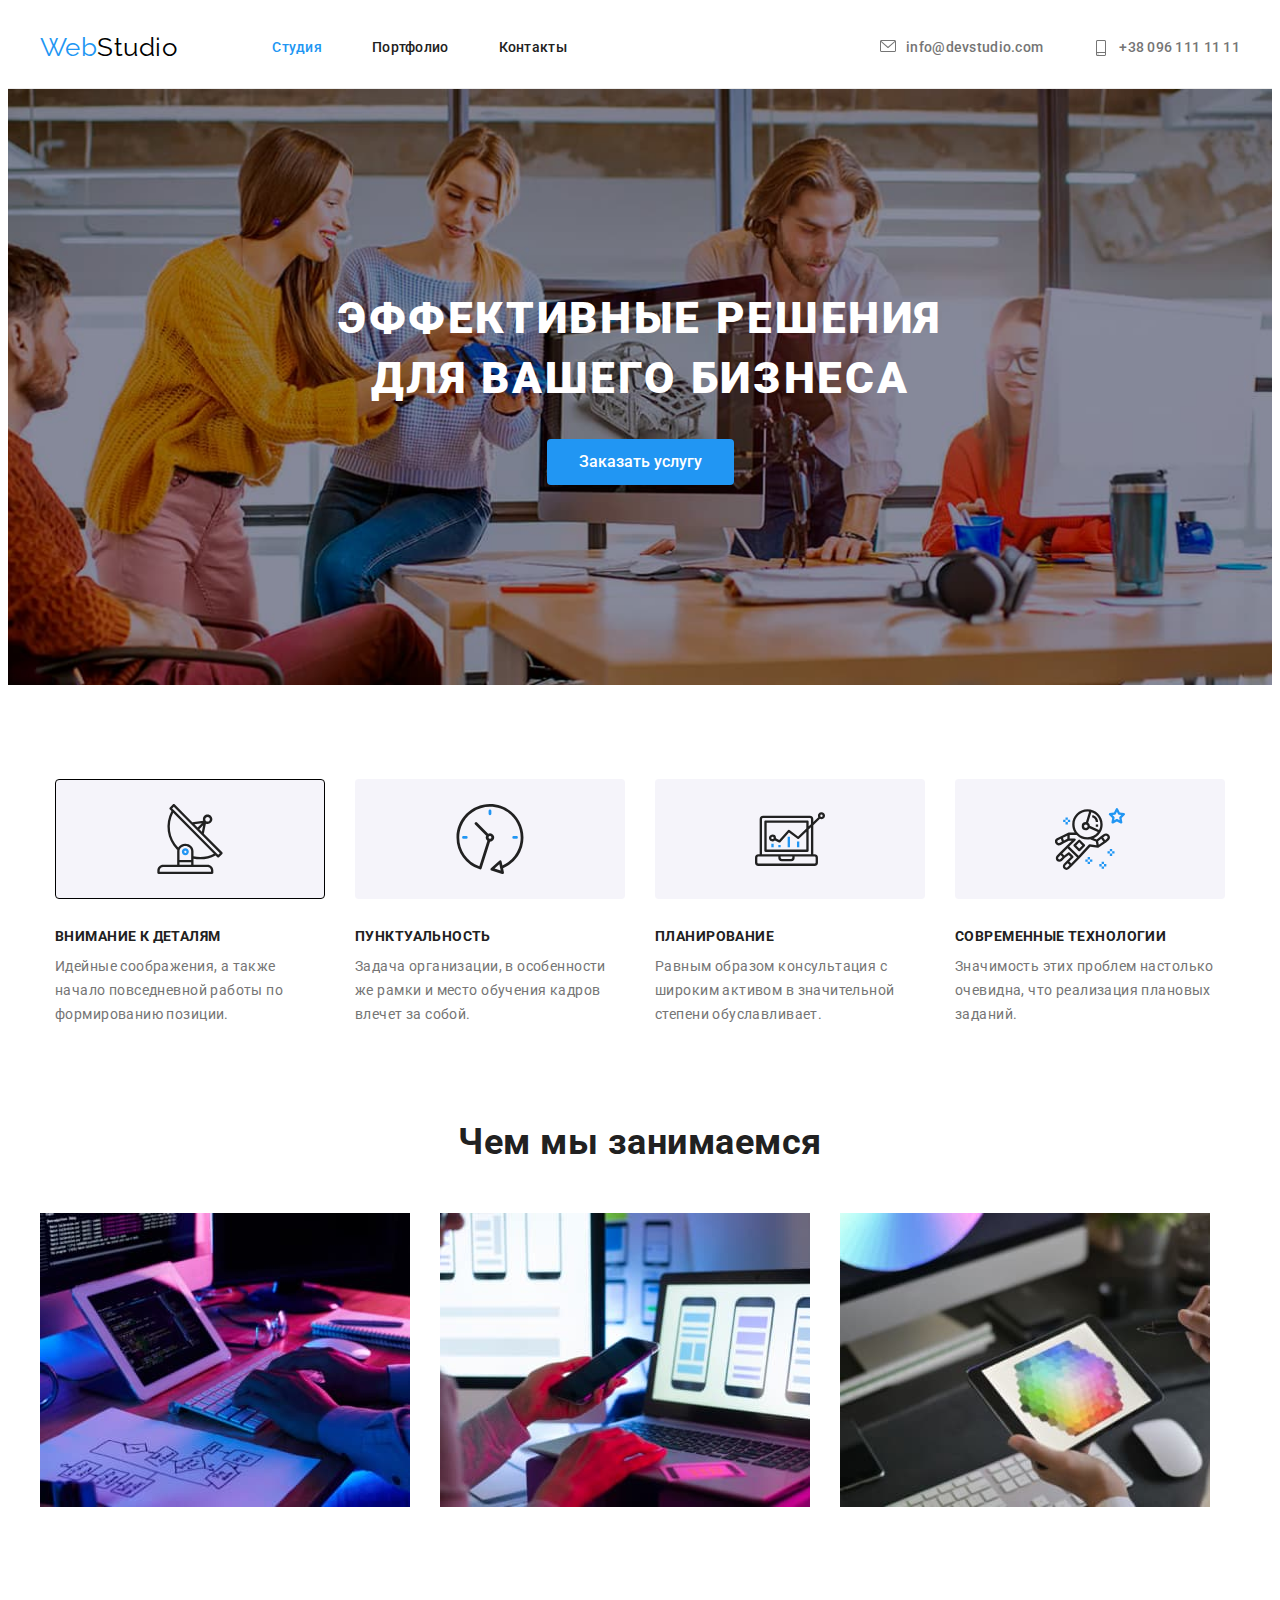
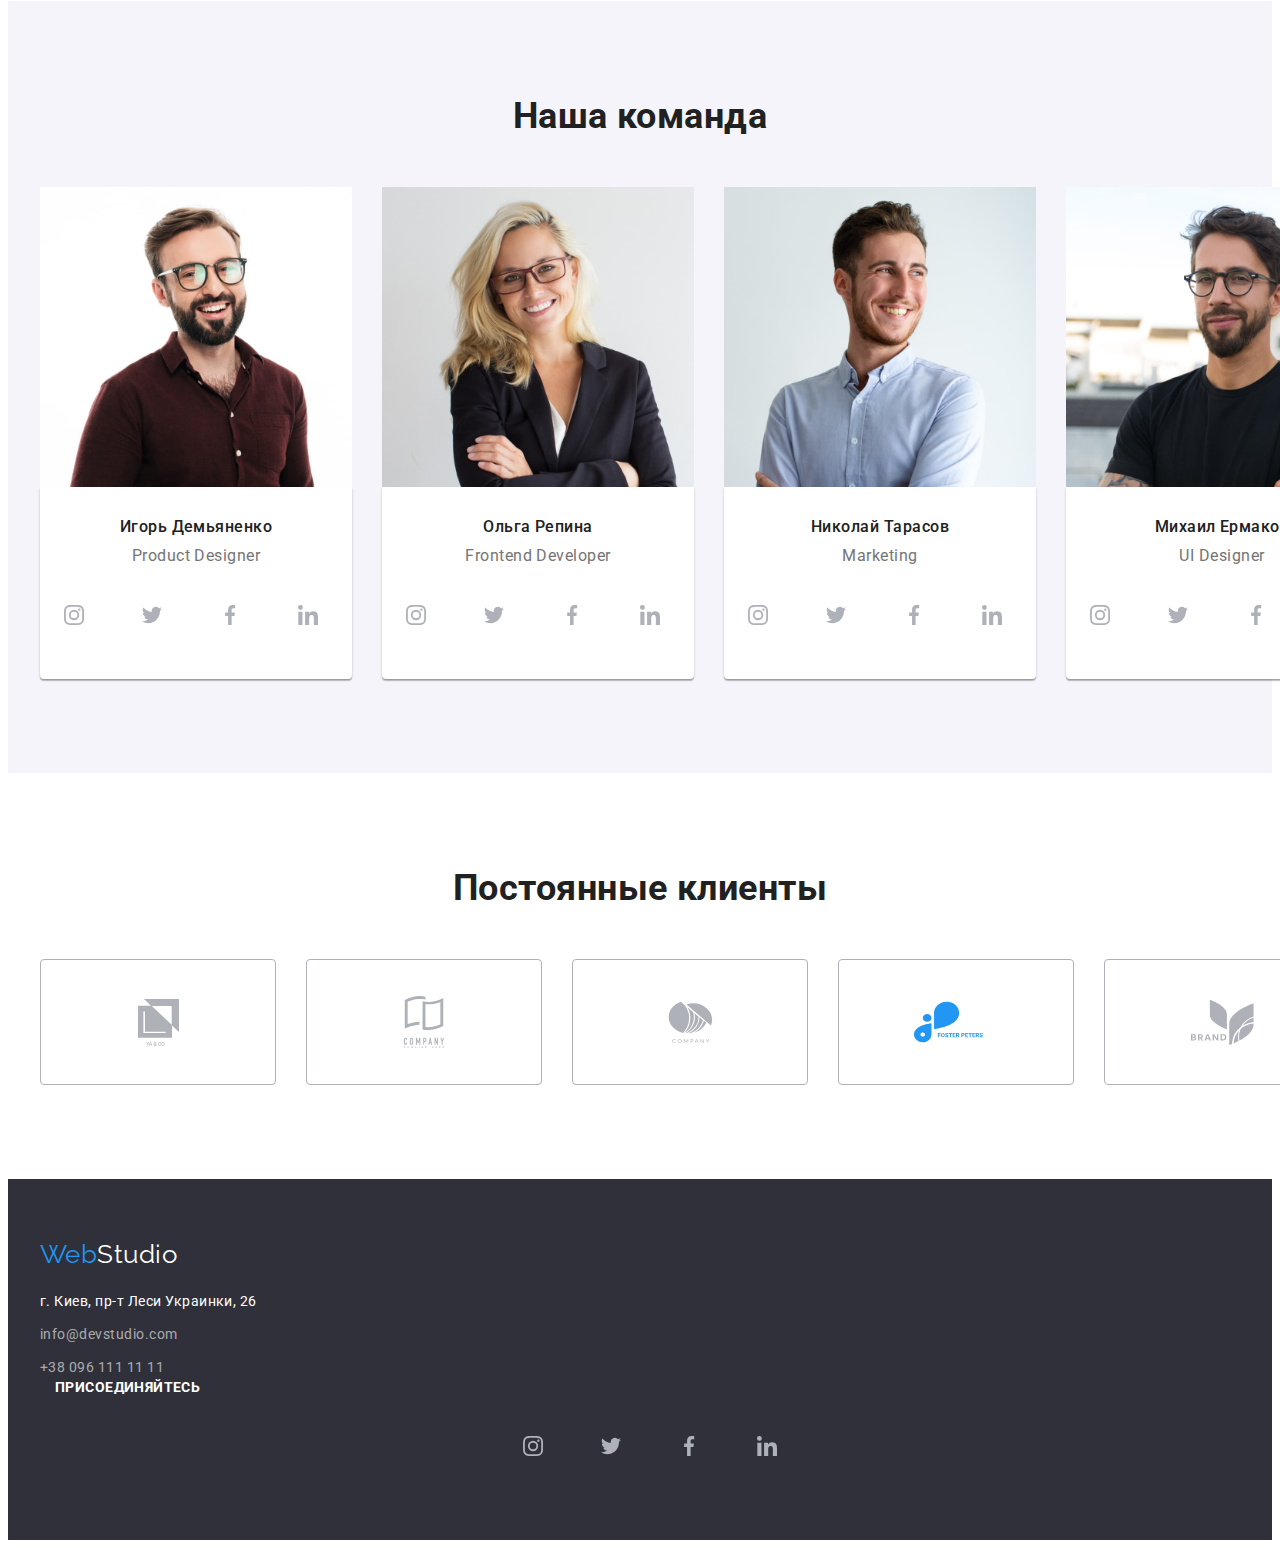
==== index.html @ 179ca8dd "hw4-3" ====
<!DOCTYPE html>
<html lang="ru">
  <head>
    <meta charset="UTF-8" />
    <meta http-equiv="X-UA-Compatible" content="IE=edge" />
    <meta name="viewport" content="width=device-width, initial-scale=1.0" />
    <link
      href="https://fonts.googleapis.com/css2?family=Raleway:wght@700&family=Roboto:wght@400;500;700;900&display=swap"
      rel="stylesheet"
    />
    <link
      rel="stylesheet"
      href="https://cdnjs.cloudflare.com/ajax/libs/modern-normalize/1.1.0/modern-normalize.min.css"
      integrity="sha512-wpPYUAdjBVSE4KJnH1VR1HeZfpl1ub8YT/NKx4PuQ5NmX2tKuGu6U/JRp5y+Y8XG2tV+wKQpNHVUX03MfMFn9Q=="
      crossorigin="anonymous"
      referrerpolicy="no-referrer"
    />
    <link rel="stylesheet" href="./css/styles.css" />
    <title>Document</title>
  </head>
  <body>
    <!--Header-->
    <header class="page-header">
      <div class="container hdr-container">
        <nav class="hdr-nav">
          <a href="./index.html" class="logo-hdr">
            Web<span class="logo studio">Studio</span>
          </a>
          <ul class="site-nav list">
            <li class="sn-link"><a href="./index.html" class="link current">Студия</a></li>
            <li class="sn-link"><a href="./portfolio.html" class="link">Портфолио</a></li>
            <li class="sn-link"><a href="#" class="link">Контакты</a></li>
          </ul>
        </nav>
        <ul class="contacts-header">
          <li class="cont-link">
            <a href="mailto:info@devstudio.com" class="link current icon-envelope"
              >info@devstudio.com</a
            >
          </li>
          <li class="cont-link">
            <a href="tel:+380961111111" class="link icon-smartphone">+38 096 111 11 11</a>
          </li>
        </ul>
      </div>
    </header>
    <!--Main-->
    <main>
      <!--Hero-->
      <section class="section hero">
        <div class="container hr-container">
          <h1 class="hero-title">Эффективные решения для вашего бизнеса</h1>
          <button type="button" class="button primary hr">
            Заказать услугу
          </button>
        </div>
      </section>
      <!--Advantages-->
      <section class="section">
        <div class="container ftrs-container">
          <h2 class="section-title hidden">Особенности</h2>
          <ul class="features">
            <li class="features-list icon-antenna">
              <h3 class="title">Внимание к деталям</h3>
              <p class="paragraphe">
                Идейные соображения, а также начало повседневной работы по
                формированию позиции.
              </p>
            </li>
            <li class="features-list icon-clock">
              <h3 class="title">Пунктуальность</h3>
              <p class="paragraphe">
                Задача организации, в особенности же рамки и место обучения
                кадров влечет за собой.
              </p>
            </li>
            <li class="features-list icon-diagram">
              <h3 class="title">Планирование</h3>
              <p class="paragraphe">
                Равным образом консультация с широким активом в значительной
                степени обуславливает.
              </p>
            </li>
            <li class="features-list icon-astronaut">
              <h3 class="title">Современные технологии</h3>
              <p class="paragraphe">
                Значимость этих проблем настолько очевидна, что реализация
                плановых заданий.
              </p>
            </li>
          </ul>
        </div>
      </section>
      <!--Photos-->
      <section class="section pht">
        <div class="container">
          <h3 class="section-title">Чем мы занимаемся</h3>
          <ul class="photos">
            <li class="photos-list">
              <img src="./images/img1.jpg" alt="Структура кода" width="370" />
            </li>
            <li class="photos-list">
              <img src="./images/img2.jpg" alt="ПО для мобильных" width="370" />
            </li>
            <li class="photos-list">
              <img src="./images/img3.jpg" alt="Графика" width="370" />
            </li>
          </ul>
        </div>
      </section>

      <!--Team-->
      <section class="section team">
        <div class="container">
          <h2 class="section-title">Наша команда</h2>
          <ul class="team-list">
            <li class="person-card">
              <img
                src="./images/product_designer.jpg"
                alt="Игорь Демьяненко Дизайнер продукта"
                width="270"
              />
              <div class="person-name">
                <h3 class="title">Игорь Демьяненко</h3>
              <p lang="en" class="paragraphe">Product Designer</p>
              <ul class="sites-list">
                <li class="site-item">
                  <a href="#" class="site icon-instagram"></a>
                </li>
                <li class="site-item">
                  <a href="#" class="site icon-twitter"></a>
                </li>
                <li class="site-item">
                  <a href="#" class="site icon-facebook"></a>
                </li>
                <li class="site-item">
                  <a href="#" class="site icon-linkedin"></a>
                </li>
              </ul>
              </div>
              
            </li>
            <li class="person-card">
              <img
                src="./images/frontend_developer.jpg"
                alt="Ольга Репина Фронтэнд разработчик"
                width="270"
              />
              <div class="person-name">
                <h3 class="title">Ольга Репина</h3>
              <p lang="en" class="paragraphe">Frontend Developer</p>
              <ul class="sites-list">
                <li class="site-item">
                  <a href="#" class="site icon-instagram"></a>
                </li>
                <li class="site-item">
                  <a href="#" class="site icon-twitter"></a>
                </li>
                <li class="site-item">
                  <a href="#" class="site icon-facebook"></a>
                </li>
                <li class="site-item">
                  <a href="#" class="site icon-linkedin"></a>
                </li>
              </ul>
              </div>
              
            </li>
            <li class="person-card">
              <img
                src="./images/marketing.jpg"
                alt="Николай Тарасов Маркетолог"
                width="270"
              />
              <div class="person-name">
                <h3 class="title">Николай Тарасов</h3>
              <p lang="en" class="paragraphe">Marketing</p>
              <ul class="sites-list">
                <li class="site-item">
                  <a href="#" class="site icon-instagram"></a>
                </li>
                <li class="site-item">
                  <a href="#" class="site icon-twitter"></a>
                </li>
                <li class="site-item">
                  <a href="#" class="site icon-facebook"></a>
                </li>
                <li class="site-item">
                  <a href="#" class="site icon-linkedin"></a>
                </li>
              </ul>
              </div>
              
            </li>
            <li class="person-card">
              <img
                src="./images/ui_developer.jpg"
                alt="Михаил Ермаков Дизайнер пользовательского интерфейса"
                width="270"
              />
              <div class="person-name">
                <h3 class="title">Михаил Ермаков</h3>
              <p lang="en" class="paragraphe">UI Designer</p>
              <ul class="sites-list">
                <li class="site-item">
                  <a href="#" class="site icon-instagram"></a>
                </li>
                <li class="site-item">
                  <a href="#" class="site icon-twitter"></a>
                </li>
                <li class="site-item">
                  <a href="#" class="site icon-facebook"></a>
                </li>
                <li class="site-item">
                  <a href="#" class="site icon-linkedin"></a>
                </li>
              </ul>
              </div>
              
            </li>
          </ul>
        </div>
      </section>

      <!-- Clients -->
      <section class="section">
        <div class="container">
          <h2 class="section-title">Постоянные клиенты</h2>
          <ul class="clients-list">
            <li class="client-item">
              <a href="#" class="client icon-g-one"></a>
            </li>
            <li class="client-item">
              <a href="#" class="client icon-g-two"></a>
            </li>
            <li class="client-item">
              <a href="#" class="client icon-g-three"></a>
            </li>
            <li class="client-item">
              <a href="#" class="client icon-g-four"></a>
            </li>
            <li class="client-item">
              <a href="#" class="client icon-g-five"></a>
            </li>
            <li class="client-item">
              <a href="#" class="client icon-g-six"></a>
            </li>
          </ul>
        </div>
      </section>
    </main>
    <!--Footer-->
    <footer class="page-footer">
      <div class="container ftr-container">
        <a href="./index.html" class="logo-ftr">
          Web<span class="logo-ftr studio">Studio</span>
        </a>
        <address class="address">
          <a
            href="https://goo.gl/maps/gkgxRuRudtUXMFLTA"
            target="_blank"
            rel="noopener noreferrer"
            class="address-link"
            >г. Киев, пр-т Леси Украинки, 26
          </a>
          <ul class="contacts-footer">
            <li class="ftr-link">
              <a href="mailto:info@devstudio.com" class="link"
                >info@devstudio.com</a
              >
            </li>
            <li class="ftr-link">
              <a href="tel:+380961111111" class="link">+38 096 111 11 11</a>
            </li>
          </ul>
        </address>
        <div class="container">
          <h2 class="ftr-title">Присоединяйтесь</h2>
          <ul class="sites-list">
            <li class="site-item">
              <a href="#" class="site icon-instagram"></a>
            </li>
            <li class="site-item">
              <a href="#" class="site icon-twitter"></a>
            </li>
            <li class="site-item">
              <a href="#" class="site icon-facebook"></a>
            </li>
            <li class="site-item">
              <a href="#" class="site icon-linkedin"></a>
            </li>
          </ul>
        </div>
      </div>
      
    </footer>
  </body>
</html>
---- css/styles.css ----
:root {
  --primary-text-color: #757575;
  --title-text-color: #212121;
  --second-text-color: #ffffff;
  --third-text-color: #000000;
  --ftr-contacts-color: rgba(255, 255, 255, 0.6);
  --accent-color: #2196f3;
  --background-color: #ffffff;
  --main-background-color: #e5e5e5;
  --second-background-color: #f5f4fa;
  --hero-background-color: #2f303a;
  --first-border-color: #eeeeee;
}
/* основной цвет текста #212121 */
/* вторичный цвет текста #757575 */
/* цвет кнопок при выделении белый #FFFFFF */
/* цвет кнопок акцент #2196F3 */
/* цвет фона #ffffff */
/* основной цвет фона #E5E5E5 */
/* вторичный цвет фона #F5F4FA */

p,
h1,
h2,
h3,
h4,
h5,
h6 {
  margin: 0;
}
ul {
  margin: 0;
  padding: 0;
  list-style: none;
}
img {
  display: block;
}
address {
  font-style: normal;
}
/* body */
body {
  background-color: var(--background-color);
  color: var(--primary-text-color);

  font-family: "Roboto", sans-serif;
  letter-spacing: 0.03em;
}
/* Header */
/* logo-header */
.logo-hdr {
  font-family: "Raleway";
  font-size: 26px;
  line-height: 1.19;
  text-decoration: none;
  margin-right: 95px;
 
}
.logo-hdr {
  color: var(--accent-color);
  padding-top: 24px;
  padding-bottom: 25px;
}
.logo.studio {
  color: var(--third-text-color);
}
.page-header {
  display: flex;
  align-items: center;
  justify-content: space-between;
  
  border-bottom: 1px solid #ececec;
}
/* Site navigation */
.site-nav .link.current {
  color: var(--accent-color);
}
.site-nav .link {
  font-weight: 500;
  font-size: 14px;
  line-height: 1.14;
  letter-spacing: 0.02em;
  color: var(--title-text-color);
  text-decoration: none;
  padding-top: 32px;
  padding-bottom: 32px;
}
.site-nav .link:hover,
.site-nav .link:focus,
.logo:focus {
  color: var(--accent-color);
}
.site-nav {
  display: flex;
  padding: 0;
  
}
.sn-link {
  display: block;
  align-content: center;
  margin-right: 50px;
  display: flex;
}
.sn-link:last-child {
  margin-right: 0;
}


/* Contacts */
.contacts-header {
  font-weight: 500;
  font-size: 14px;
  line-height: 1.14;
  letter-spacing: 0.02em;
  text-decoration: none;
  list-style-type: none;
  display: flex;
  justify-content: flex-end;
}
.contacts-header .link {
  color: var(--primary-text-color);
  text-decoration: none;
  padding-top: 32px;
  padding-bottom: 32px;
  display: flex;
}
.contacts-header .link:hover,
.contacts-header .link:focus {
  color: var(--accent-color);
}
.cont-link {
  display: block;
  align-items: flex-end;
  margin-right: 50px;
  
}
.cont-link:last-child {
  margin-right: 0;
}
.cont-link .link::before {
  display: inline-flex;
  content: '';
  background-repeat: no-repeat;
  background-position: top;
  /* background-size: auto; */
  margin-right: 10px;
  height: 16px;
  width: 16px;
}
.icon-envelope::before {
  background-image: url(../images/envelope-2.svg);
}
.icon-smartphone::before {
  background-image: url(../images/smartphone-2.svg);
}
.icon-envelope:before:hover{
  fill: var(--accent-color);
}
.hdr-nav {
  display: flex;
  align-items: center;
}
.hdr-container {
  display: flex;
  align-items: center;
  justify-content: space-between;
}
/* ------------------------------------ */
/* Hero */
.hero {
  color: var(--second-text-color);
  background-color: var(--hero-background-color);
  background-image:  linear-gradient(to right, rgba(47, 48, 58, 0.4));
  background-image:  url(../images/hero-p.jpg);
  background-repeat: no-repeat;
  background-position: center;
  background-size: cover;
  padding-top: 200px;
  padding-bottom: 200px;
}
.hero-title {
  font-weight: 900;
  font-size: 44px;
  line-height: 1.36;
  text-align: center;
  letter-spacing: 0.06em;
  text-transform: uppercase;
  justify-content: center;
  margin: 0 auto;
  margin-bottom: 30px;
  width: 695px;
}
/* -------------------------------------------- */
/* Section */
.section-title {
  color: var(--title-text-color);
  font-size: 36px;
  line-height: 1.17;
  text-align: center;
  margin-bottom: 50px;
}

.section {
  padding-top: 94px;
  padding-bottom: 94px;
  text-align: center;
}
.section.hero {
  padding-top: 200px;
  padding-bottom: 200px;
}
/* ------------------------------------------ */
/* Features */
.features .title {
  color: var(--title-text-color);
  font-size: 14px;
  line-height: 1.14;
  letter-spacing: 0.03em;

  text-transform: uppercase;
}
.features .paragraphe {
  font-size: 14px;
  line-height: 1.71;
  letter-spacing: 0.03em;
}
.features {
  display: flex;
  justify-content: center;
}

.features-list {
  display: flex;
  flex-direction: column;
  text-align: start;
  align-content: flex-start;
  margin-right: 30px;
  width: 270px;
}
.features-list .paragraphe {
  margin-top: 10px;
}
.features-list:last-child {
  margin-right: 0;
}
.features-list::before {
  display: block;
  content: '';
  height: 120px;
  background-size: 70px 70px;
  background-repeat: no-repeat;
  background-position: center;
  background-color: var(--second-background-color);
  margin-bottom: 30px;
  box-sizing: border-box;
  border-radius: 4px;
}
.features-list:first-child::before {
  border: 1px solid #000000;
}
.icon-antenna::before {
  background-image: url(../images/antenna\ 1.svg);
}
.icon-clock::before {
  background-image: url(../images/clock\ 1-2.svg);
}
.icon-diagram::before {
  background-image: url(../images/diagram\ 1-2.svg);
}
.icon-astronaut::before {
  background-image: url(../images/astronaut\ 1-2.svg);
}

.section-title.hidden {
  position: absolute;
  width: 1px;
  height: 1px;
  margin: -1px;
  border: 0;
  padding: 0;
  white-space: nowrap;
  clip-path: inset(100%);
  clip: rect(0 0 0 0);
  overflow: hidden;
}
/* .container.adv-container {
  justify-content: space-around;
  margin-right: 0;
  margin-left: 0;
} */
/* -------------------------------------------- */
/* Photos */
.photos {
  display: flex;
}
.photos-list {
  display: block;
  text-align: start;
  margin-right: 30px;
}
.photos-list:last-child {
  margin-right: 0;
}
.section.pht {
  padding-top: 0;
}
/* -------------------------------------------- */
/* Team */
.team-list .title {
  color: var(--title-text-color);
  font-weight: 500;
  font-size: 16px;
  line-height: 1.19;
}
.team-list .paragraphe {
  font-size: 16px;
  line-height: 1.19;
  margin-top: 10px;
}
.team {
  background-color: var(--second-background-color);
}
.team .person-card {
  background-color: var(--second-text-color);
}
.team-list {
  display: flex;
}
.person-card {
  margin-right: 30px;
}
.person-card:last-child {
  margin-right: 0;
}
.person-name {
  display: block;
  padding-top: 30px;
  padding-bottom: 30px;
  box-shadow: 0px 1px 3px rgba(0, 0, 0, 0.12), 0px 1px 1px rgba(0, 0, 0, 0.14), 0px 2px 1px rgba(0, 0, 0, 0.2);
  border-radius: 0px 0px 4px 4px;
}
.sites-list {
  display: flex;
  justify-content: center;
  margin-top: 16px;
}
.site-item {
  margin-right: 10px;
  box-sizing: border-box;
  border-radius: 50%;
}
.sites-list .site {
  display: block;
  width: 44px;
  height: 44px;
  background-position: center;
  background-repeat: no-repeat;
  background-size: 20px 20px;
  padding: 12px;
}
.icon-instagram {
  background-image: url(../images/instagram\ 2-2.svg);
}
.icon-twitter {
  background-image: url(../images/twitter\ 1-2.svg);
}
.icon-facebook {
  background-image: url(../images/facebook\ 1-2.svg);
}
.icon-linkedin {
  background-image: url(../images/linkedin\ 1-2.svg);
}
/* Portfolio */
/* Categories */
.categories {
  display: flex;
  flex-wrap: wrap;
  margin-left: -30px;
  margin-top: -30px;
  color: var(--title-text-color);
  list-style-type: none;
}
.categories .link {
  color: var(--primary-text-color);
  text-decoration: none;
  display: flex;
  flex-direction: column;
  justify-content: flex-start;
}
/* display: flex;
  flex-direction: column;
  justify-content: flex-start; */
.categories .title {
  color: var(--title-text-color);
  font-weight: 700;
  font-size: 18px;
  line-height: 2;
  letter-spacing: 0.06em;

}
.categories .paragraphe {
  font-size: 16px;
  line-height: 1.87;
}
.ct-link {
  margin-left: 30px;
  margin-top: 30px;
  box-sizing: border-box;
  flex-basis: calc((100% - 90px) / 3);
}
.category-card {
  display: block;
  text-align: start;
  padding: 20px 24px;
  border-left: 1px solid #EEEEEE;
  border-right: 1px solid #EEEEEE;
  border-bottom: 1px solid #EEEEEE;
}
/* -------------------------------------------- */
/* Button */
.button {
  font-family: inherit;
  color: var(--title-text-color);
  background-color: var(--second-background-color);
  cursor: pointer;
  font-weight: 500;
  font-size: 16px;
  line-height: 1.63;
  border: none;
  border-radius: 4px;
  display: block;
  padding: 6px 22px;
  margin: auto;
}
.button.primary {
  background-color: var(--accent-color);
  color: var(--second-text-color);
}
.button.secondary {
  background-color: var(--second-background-color);
  color: var(--title-text-color);
}
.button.primary.hr {
  display: block;
  padding: 10px 32px;
  margin: auto;
}
.button-list .button:hover,
.button-list .button:focus {
  color: var(--second-text-color);
  background-color: var(--accent-color);
}
/* .btn-container {
  display: flex;

} */
.button-list {
  display: flex;
  justify-content: center;
  margin-bottom: 50px;
}
.button-list .btn-item {
  margin-right: 8px;
}
.btn-item:last-child {
  margin-right: 0;
}

/* Clients */
.clients-list {
  display: flex;
}
.client-item {
  
  margin-right: 30px;
  border: 1px solid #AFB1B8;
  box-sizing: border-box;
  border-radius: 4px;
  justify-content: center;
  /* padding: 16px 32px; */
}
.clients-list .client {
  display: block;
  width: 170px;
  height: 92px;
  background-repeat: no-repeat;
  background-position: center;
  padding: 16px 32px;
  
}
.client:last-child {
  margin: 0;
}
.icon-g-one {
  background-image: url(../images/group-7.svg);
}
.icon-g-two {
  background-image: url(../images/group-2-2.svg);
}
.icon-g-three {
  background-image: url(../images/group-3-2.svg);
}
.icon-g-four {
  background-image: url(../images/group-4-2.svg);
}
.icon-g-five {
  background-image: url(../images/group-5-2.svg);
}
.icon-g-six {
  background-image: url(../images/group-6-2.svg);
}
/* Footer */
.page-footer {
  background-color: var(--hero-background-color);
  padding-top: 60px;
  padding-bottom: 60px;
  
}

/* logo-footer */
.logo-ftr {
  font-family: "Raleway";
  font-size: 26px;
  line-height: 1.19;
  text-decoration: none;
  color: var(--accent-color);
  margin-bottom: 20px;
}

.logo-ftr.studio {
  color: var(--second-text-color);
}
.address {
  font-size: 14px;
  line-height: 1.71;
}
.address .address-link {
  color: var(--second-text-color);
  font-style: normal;
  text-decoration: none;
  margin-bottom: 9px;
}
.ftr-link {
  margin-top: 9px;
  margin-bottom: 9px;
}
.ftr-link:last-child {
  margin-top: 0;
  margin-bottom: 0;
}
/* .contacts-footer {
  display: flex;
  justify-content: center;
} */
.contacts-footer .link {
  color: var(--ftr-contacts-color);
  font-style: normal;
  text-decoration: none;
}
.contacts-footer .link:hover,
.contacts-footer .link:focus,
.address-link:hover,
.address-link:focus {
  color: var(--accent-color);
}
.container.ftr-container {
  display: flex;
  flex-direction: column;
  align-content: flex-start;
}
.ftr-title {
  color: var(--second-text-color);
  font-weight: 700;
  font-size: 14px;
  line-height: 1.14;
  letter-spacing: 0.03em;
  text-transform: uppercase;
}
/* list-type */
.list,
.features,
.photos,
.team-list,
.button-list,
.contacts-footer {
  list-style-type: none;
}
.container {
  width: 1200px;
  padding-right: 15px;
  padding-left: 15px;
  margin: 0 auto;
}
/* .button-list {
  display: block;
  align-items: center;
  justify-content: space-between;
  flex-wrap: wrap;
} */
img {
  display: block;
  min-width: 100%;
  height: auto;
}
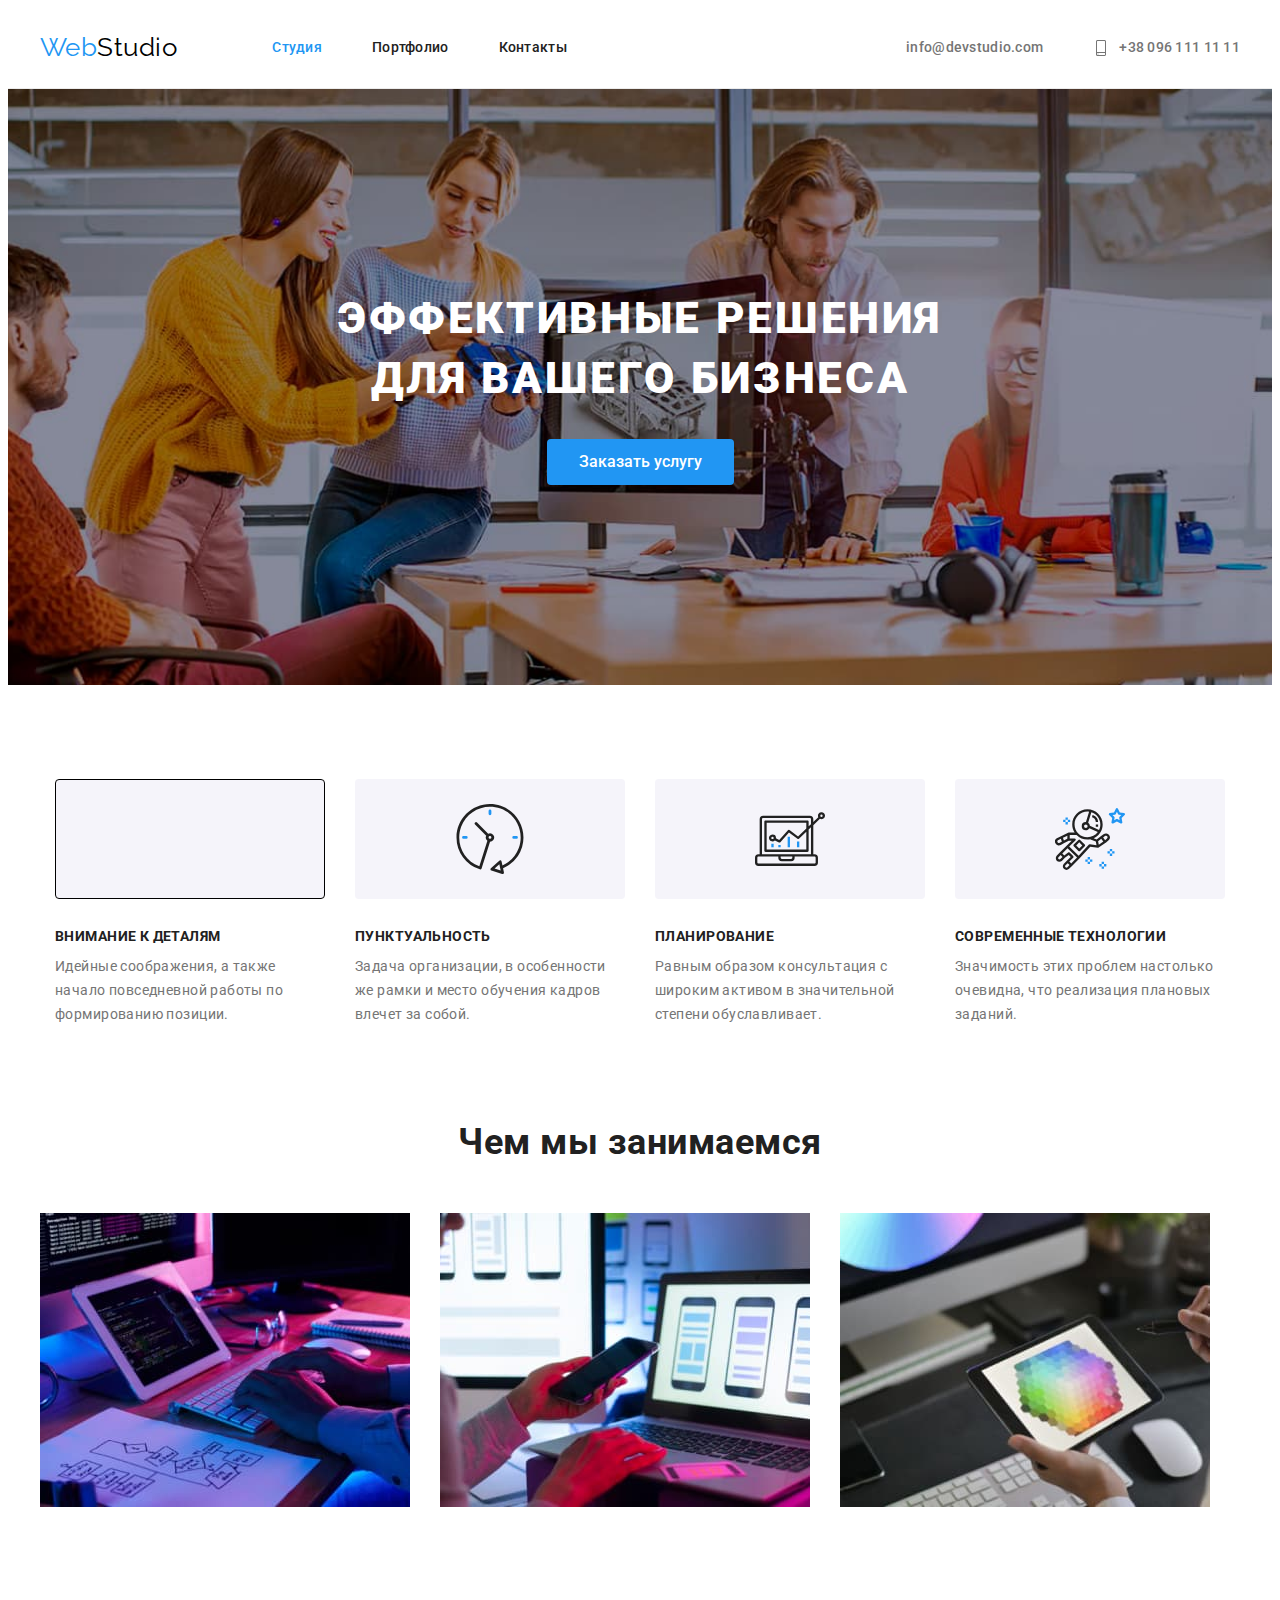
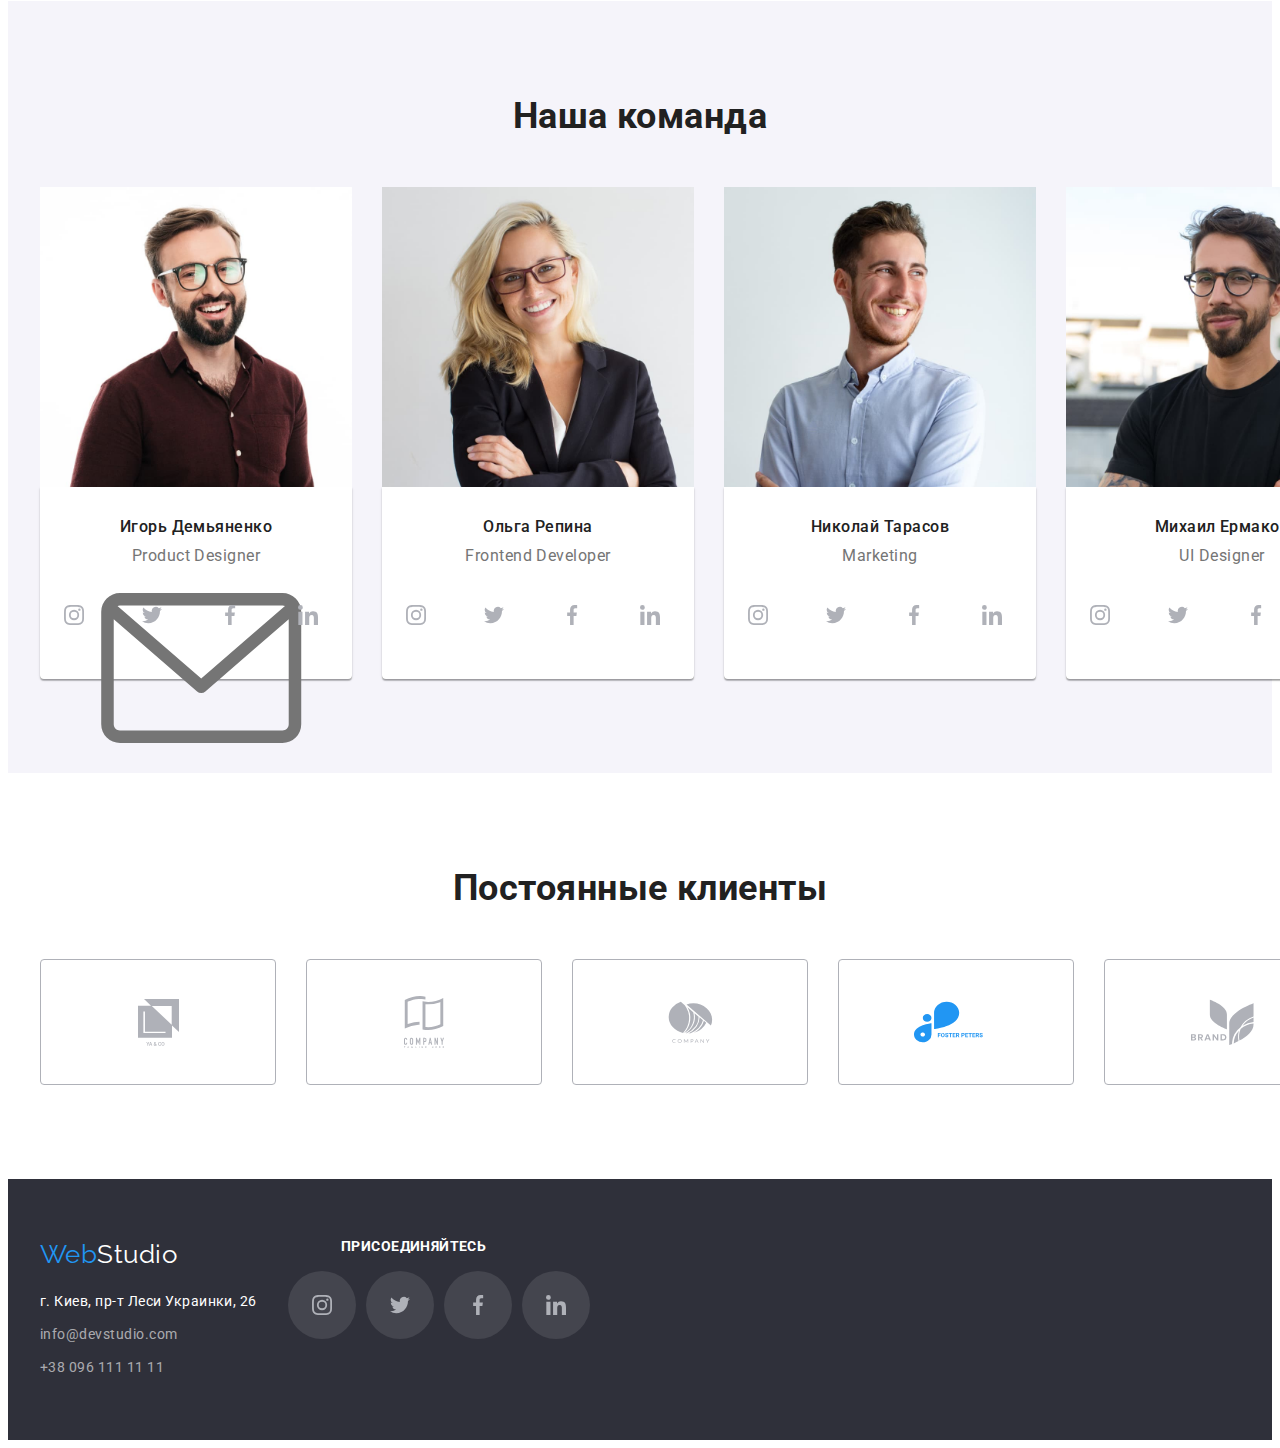
==== commit ee0a6a1e: "hw4-4" ====
--- a/index.html
+++ b/index.html
@@ -33,10 +33,9 @@
           </ul>
         </nav>
         <ul class="contacts-header">
-          <li class="cont-link">
+          <li class="cont-link"> 
             <a href="mailto:info@devstudio.com" class="link current icon-envelope"
-              >info@devstudio.com</a
-            >
+              >info@devstudio.com</a>
           </li>
           <li class="cont-link">
             <a href="tel:+380961111111" class="link icon-smartphone">+38 096 111 11 11</a>
@@ -125,7 +124,11 @@
               <p lang="en" class="paragraphe">Product Designer</p>
               <ul class="sites-list">
                 <li class="site-item">
-                  <a href="#" class="site icon-instagram"></a>
+                  <a href="#" class="site icon-instagram">
+                    <svg>
+                      <use href="./images/icons.svg#icon-envelope-2"></use>
+                    </svg>
+                  </a>
                 </li>
                 <li class="site-item">
                   <a href="#" class="site icon-twitter"></a>
@@ -252,41 +255,44 @@
     <!--Footer-->
     <footer class="page-footer">
       <div class="container ftr-container">
-        <a href="./index.html" class="logo-ftr">
-          Web<span class="logo-ftr studio">Studio</span>
-        </a>
-        <address class="address">
-          <a
-            href="https://goo.gl/maps/gkgxRuRudtUXMFLTA"
-            target="_blank"
-            rel="noopener noreferrer"
-            class="address-link"
-            >г. Киев, пр-т Леси Украинки, 26
+        <div class="container pf-cont">
+          <a href="./index.html" class="logo-ftr">
+            Web<span class="logo-ftr studio">Studio</span>
           </a>
-          <ul class="contacts-footer">
-            <li class="ftr-link">
-              <a href="mailto:info@devstudio.com" class="link"
-                >info@devstudio.com</a
-              >
-            </li>
-            <li class="ftr-link">
-              <a href="tel:+380961111111" class="link">+38 096 111 11 11</a>
-            </li>
-          </ul>
-        </address>
-        <div class="container">
+          <address class="address">
+            <a
+              href="https://goo.gl/maps/gkgxRuRudtUXMFLTA"
+              target="_blank"
+              rel="noopener noreferrer"
+              class="address-link"
+              >г. Киев, пр-т Леси Украинки, 26
+            </a>
+            <ul class="contacts-footer">
+              <li class="ftr-link">
+                <a href="mailto:info@devstudio.com" class="link"
+                  >info@devstudio.com</a
+                >
+              </li>
+              <li class="ftr-link">
+                <a href="tel:+380961111111" class="link">+38 096 111 11 11</a>
+              </li>
+            </ul>
+          </address>
+        </div>
+       
+        <div class="container site-container">
           <h2 class="ftr-title">Присоединяйтесь</h2>
           <ul class="sites-list">
-            <li class="site-item">
+            <li class="site-item ftr-site-list">
               <a href="#" class="site icon-instagram"></a>
             </li>
-            <li class="site-item">
+            <li class="site-item ftr-site-list">
               <a href="#" class="site icon-twitter"></a>
             </li>
-            <li class="site-item">
+            <li class="site-item ftr-site-list">
               <a href="#" class="site icon-facebook"></a>
             </li>
-            <li class="site-item">
+            <li class="site-item ftr-site-list">
               <a href="#" class="site icon-linkedin"></a>
             </li>
           </ul>
--- a/css/styles.css
+++ b/css/styles.css
@@ -148,9 +148,9 @@
   height: 16px;
   width: 16px;
 }
-.icon-envelope::before {
+/* .icon-envelope::before {
   background-image: url(../images/envelope-2.svg);
-}
+} */
 .icon-smartphone::before {
   background-image: url(../images/smartphone-2.svg);
 }
@@ -409,6 +409,12 @@
   box-sizing: border-box;
   flex-basis: calc((100% - 90px) / 3);
 }
+.ct-link:hover {
+  box-shadow: 
+  0px 1px 1px rgba(0, 0, 0, 0.12), 
+  0px 4px 4px rgba(0, 0, 0, 0.06), 
+  1px 4px 6px rgba(0, 0, 0, 0.16);
+}
 .category-card {
   display: block;
   text-align: start;
@@ -465,6 +471,13 @@
 }
 .btn-item:last-child {
   margin-right: 0;
+}
+.button-list .ct:hover,
+.button-list .ct:focus {
+  box-shadow: 
+  0px 3px 1px rgba(0, 0, 0, 0.1), 
+  0px 1px 2px rgba(0, 0, 0, 0.08), 
+  0px 2px 2px rgba(0, 0, 0, 0.12);
 }
 
 /* Clients */
@@ -515,9 +528,36 @@
   background-color: var(--hero-background-color);
   padding-top: 60px;
   padding-bottom: 60px;
-  
-}
-
+}
+/* Общий блок */
+.page-footer .pf-cont {
+  display: flex;
+  align-content: center;
+  flex-direction: flex-start;
+  display: flex;
+  flex-direction: column;
+  align-content: flex-start;
+  width: 231px;
+  margin-left: 0;
+  margin-right: 70px;
+  padding: 0;
+}
+/* Контейнер для адреса */
+.container.ftr-container {
+  display: flex;
+  align-content: center;
+  flex-direction: flex-start;
+
+}
+/* Контейнер для ссылок */
+.container.site-container {
+  display: flex;
+  flex-direction: column;
+  align-content: center;
+  width: 206px;
+  margin: 0;
+  padding: 0;
+}
 /* logo-footer */
 .logo-ftr {
   font-family: "Raleway";
@@ -527,13 +567,14 @@
   color: var(--accent-color);
   margin-bottom: 20px;
 }
-
 .logo-ftr.studio {
   color: var(--second-text-color);
 }
+/* Адрес */
 .address {
   font-size: 14px;
   line-height: 1.71;
+  /* width: 231px; */
 }
 .address .address-link {
   color: var(--second-text-color);
@@ -564,11 +605,7 @@
 .address-link:focus {
   color: var(--accent-color);
 }
-.container.ftr-container {
-  display: flex;
-  flex-direction: column;
-  align-content: flex-start;
-}
+
 .ftr-title {
   color: var(--second-text-color);
   font-weight: 700;
@@ -577,6 +614,12 @@
   letter-spacing: 0.03em;
   text-transform: uppercase;
 }
+.ftr-site-list {
+  box-sizing: border-box;
+  border-radius: 50%;
+  background: rgba(255, 255, 255, 0.1);
+}
+
 /* list-type */
 .list,
 .features,
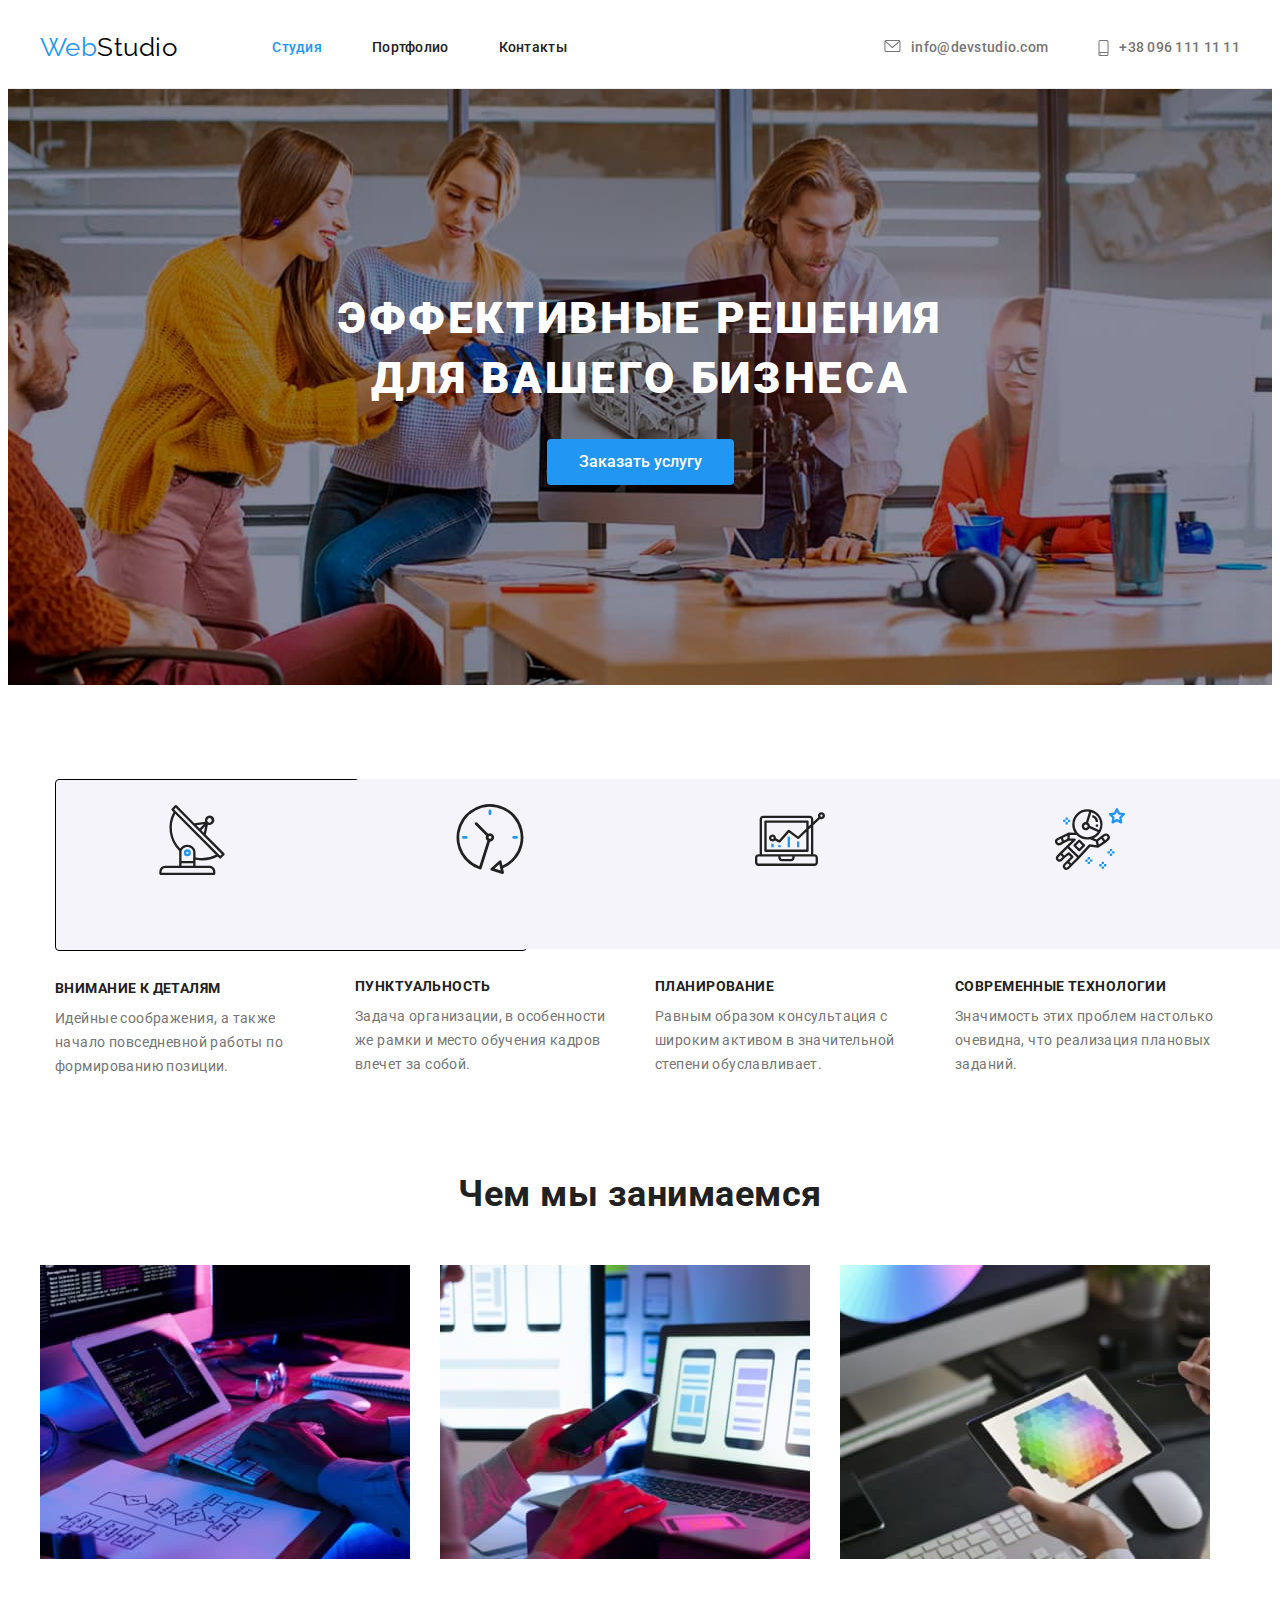
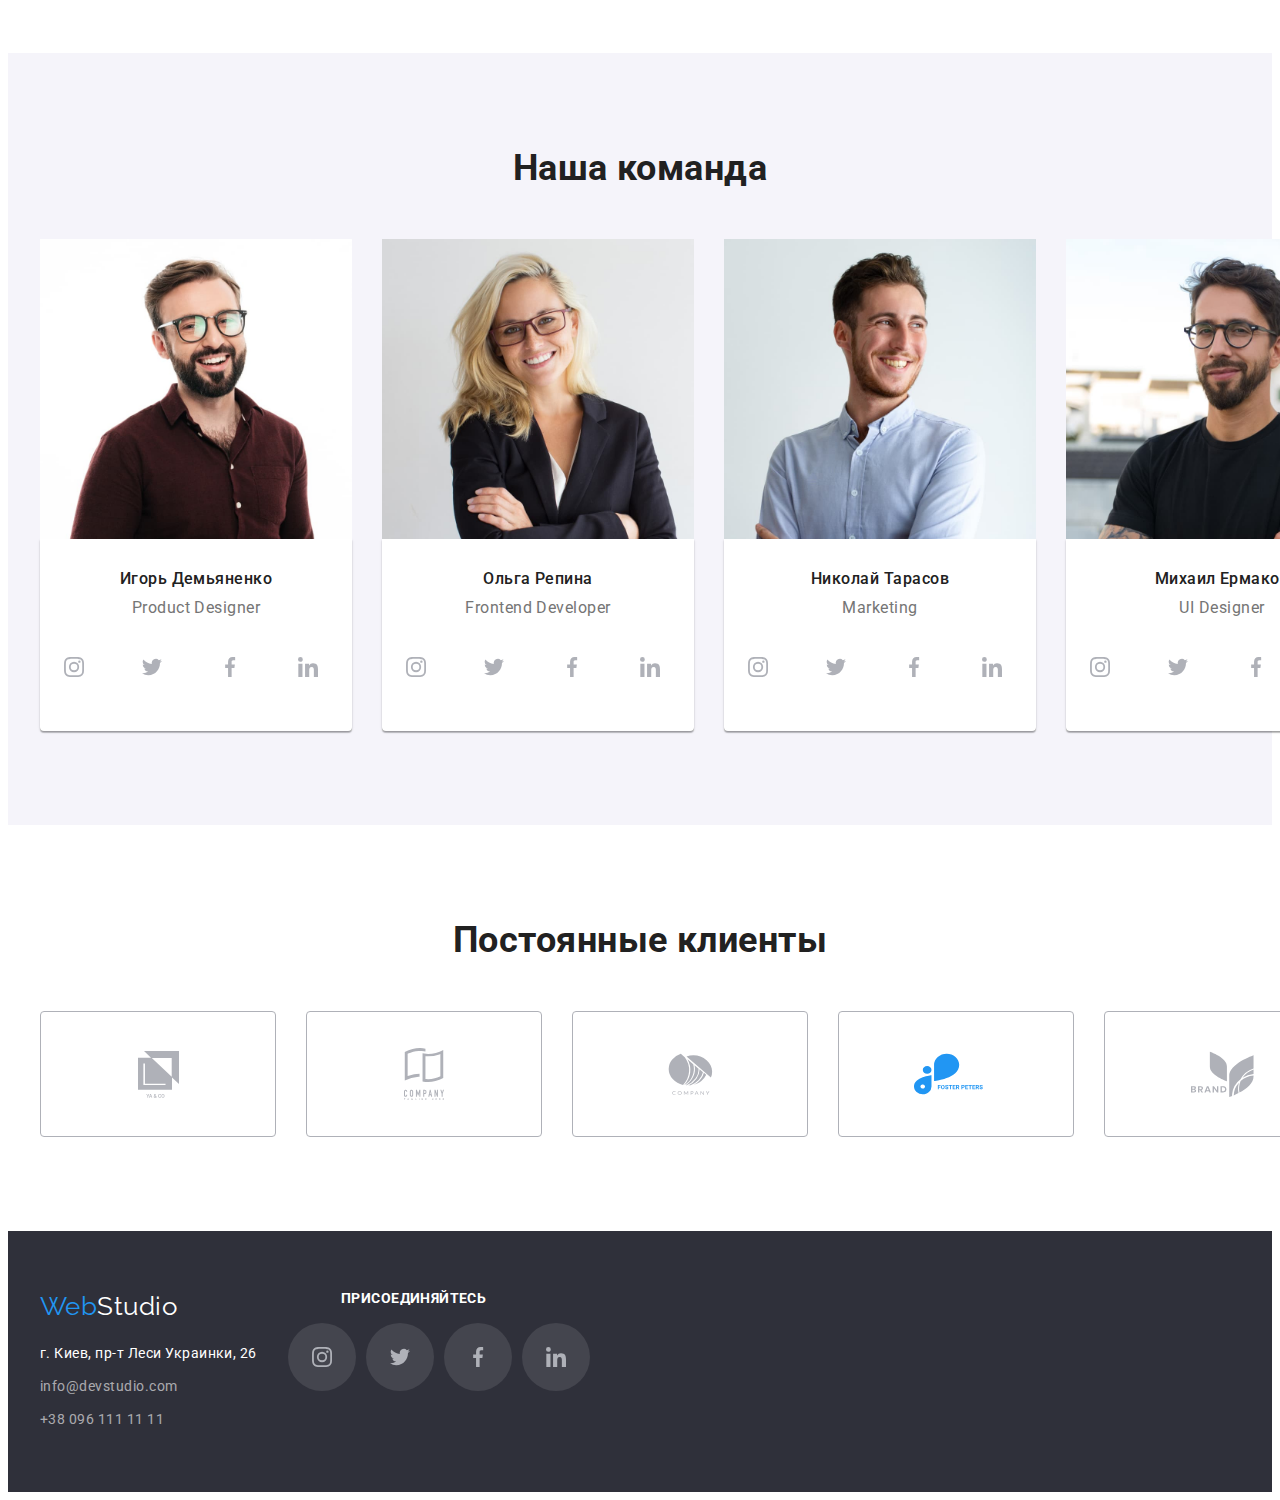
==== commit 4da58a5e: "hw4-5" ====
--- a/index.html
+++ b/index.html
@@ -34,11 +34,19 @@
         </nav>
         <ul class="contacts-header">
           <li class="cont-link"> 
-            <a href="mailto:info@devstudio.com" class="link current icon-envelope"
-              >info@devstudio.com</a>
+            
+            <a href="mailto:info@devstudio.com" class="link current">
+              <svg class="icon-envelope"  height="12" width="17">
+                <use href="./images/icons.svg#icon-envelope-2"></use>
+              </svg>
+              info@devstudio.com</a>
           </li>
           <li class="cont-link">
-            <a href="tel:+380961111111" class="link icon-smartphone">+38 096 111 11 11</a>
+            <a href="tel:+380961111111" class="link">
+              <svg class="icon-smartphone" height="16" width="11">
+                <use href="./images/icons.svg#icon-smartphone"></use>
+              </svg>
+              +38 096 111 11 11</a>
           </li>
         </ul>
       </div>
@@ -59,21 +67,30 @@
         <div class="container ftrs-container">
           <h2 class="section-title hidden">Особенности</h2>
           <ul class="features">
-            <li class="features-list icon-antenna">
+            <li class="features-list">
+              <svg class="icon icon-antenna">
+                <use href="./images/icons.svg#icon-antenna" width="72" height="70"></use>
+              </svg>
               <h3 class="title">Внимание к деталям</h3>
               <p class="paragraphe">
                 Идейные соображения, а также начало повседневной работы по
                 формированию позиции.
               </p>
             </li>
-            <li class="features-list icon-clock">
+            <li class="features-list">
+              <svg class="icon icon-clock">
+                <use href="./images/icons.svg#icon-clock" width="70" height="70"></use>
+              </svg>
               <h3 class="title">Пунктуальность</h3>
               <p class="paragraphe">
                 Задача организации, в особенности же рамки и место обучения
                 кадров влечет за собой.
               </p>
             </li>
-            <li class="features-list icon-diagram">
+            <li class="features-list">
+              <svg class="icon icon-diagram">
+                <use href="./images/icons.svg#icon-diagram" width="70" height="70"></use>
+              </svg>
               <h3 class="title">Планирование</h3>
               <p class="paragraphe">
                 Равным образом консультация с широким активом в значительной
@@ -81,6 +98,9 @@
               </p>
             </li>
             <li class="features-list icon-astronaut">
+              <svg class="icon icon-astornaut">
+                <use href="./images/icons.svg#icon-astronaut" width="70" height="70"></use>
+              </svg>
               <h3 class="title">Современные технологии</h3>
               <p class="paragraphe">
                 Значимость этих проблем настолько очевидна, что реализация
@@ -125,9 +145,7 @@
               <ul class="sites-list">
                 <li class="site-item">
                   <a href="#" class="site icon-instagram">
-                    <svg>
-                      <use href="./images/icons.svg#icon-envelope-2"></use>
-                    </svg>
+                    
                   </a>
                 </li>
                 <li class="site-item">
--- a/css/styles.css
+++ b/css/styles.css
@@ -130,33 +130,45 @@
   color: var(--accent-color);
 }
 .cont-link {
-  display: block;
+  display: flex;
   align-items: flex-end;
   margin-right: 50px;
-  
 }
 .cont-link:last-child {
   margin-right: 0;
 }
-.cont-link .link::before {
+.icon-envelope,
+.icon-smartphone {
+  fill: var(--primary-text-color);
+  margin-right: 10px;
+}
+.icon-envelope:hover,
+.icon-envelope:focus {
+  fill: var(--accent-color);
+}
+.icon-smartphone:hover,
+.icon-smartphone:focus {
+  fill: var(--accent-color);
+}
+/* .cont-link .link::before {
   display: inline-flex;
   content: '';
   background-repeat: no-repeat;
   background-position: top;
-  /* background-size: auto; */
+  background-size: auto;
   margin-right: 10px;
   height: 16px;
   width: 16px;
-}
+} */
 /* .icon-envelope::before {
   background-image: url(../images/envelope-2.svg);
 } */
 .icon-smartphone::before {
   background-image: url(../images/smartphone-2.svg);
 }
-.icon-envelope:before:hover{
+/* .icon-envelope:before:hover{
   fill: var(--accent-color);
-}
+} */
 .hdr-nav {
   display: flex;
   align-items: center;
@@ -244,7 +256,23 @@
 .features-list:last-child {
   margin-right: 0;
 }
-.features-list::before {
+.icon {
+  height: 120px;
+  width: 270px;
+  padding: 25px 100px;
+  margin-bottom: 30px;
+  background-color: #F5F4FA;
+  border-radius: 4px;
+  fill: #212121;
+}
+.icon-antenna {
+  border: 1px solid #000000;
+}
+.icon:hover, .icon:focus {
+  background-color: var(--accent-color);
+  fill: var(--second-text-color);
+}
+/* .features-list::before {
   display: block;
   content: '';
   height: 120px;
@@ -255,14 +283,8 @@
   margin-bottom: 30px;
   box-sizing: border-box;
   border-radius: 4px;
-}
-.features-list:first-child::before {
-  border: 1px solid #000000;
-}
-.icon-antenna::before {
-  background-image: url(../images/antenna\ 1.svg);
-}
-.icon-clock::before {
+} */
+/* .icon-clock::before {
   background-image: url(../images/clock\ 1-2.svg);
 }
 .icon-diagram::before {
@@ -270,7 +292,7 @@
 }
 .icon-astronaut::before {
   background-image: url(../images/astronaut\ 1-2.svg);
-}
+} */
 
 .section-title.hidden {
   position: absolute;
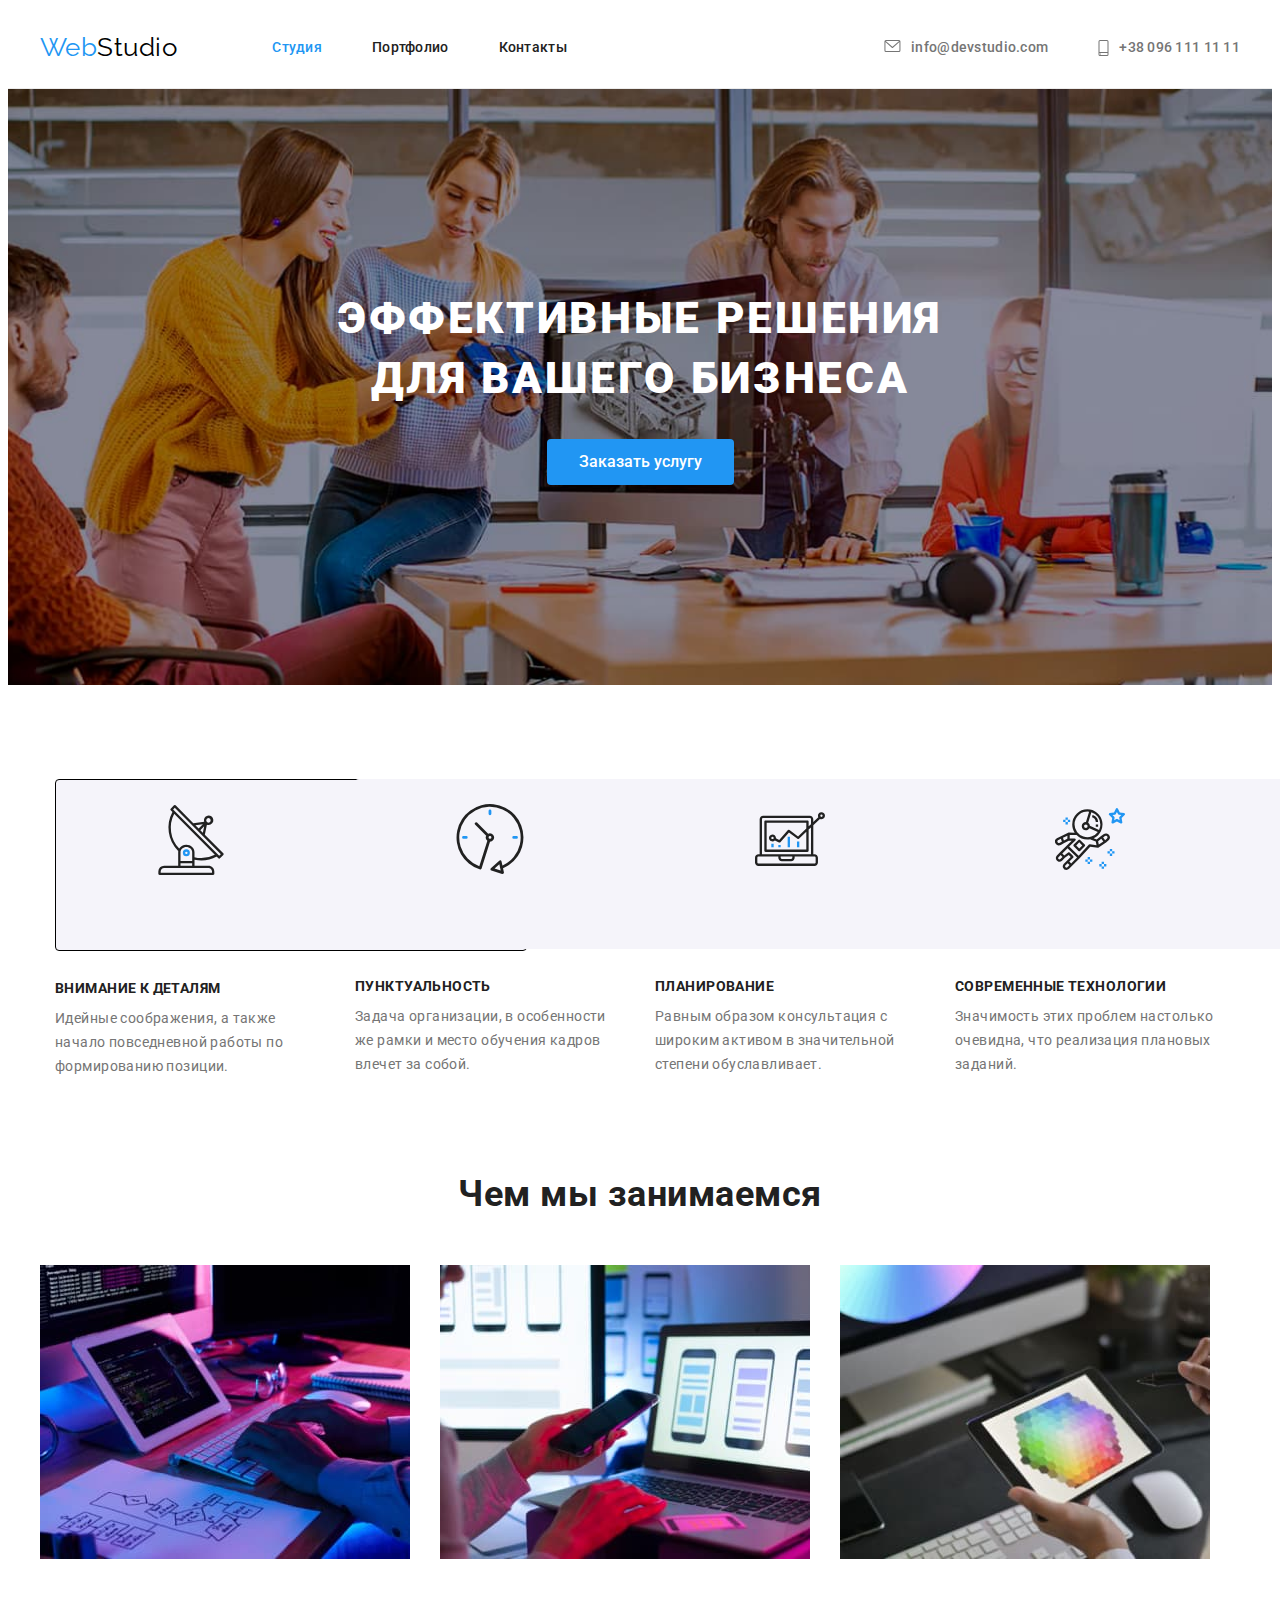
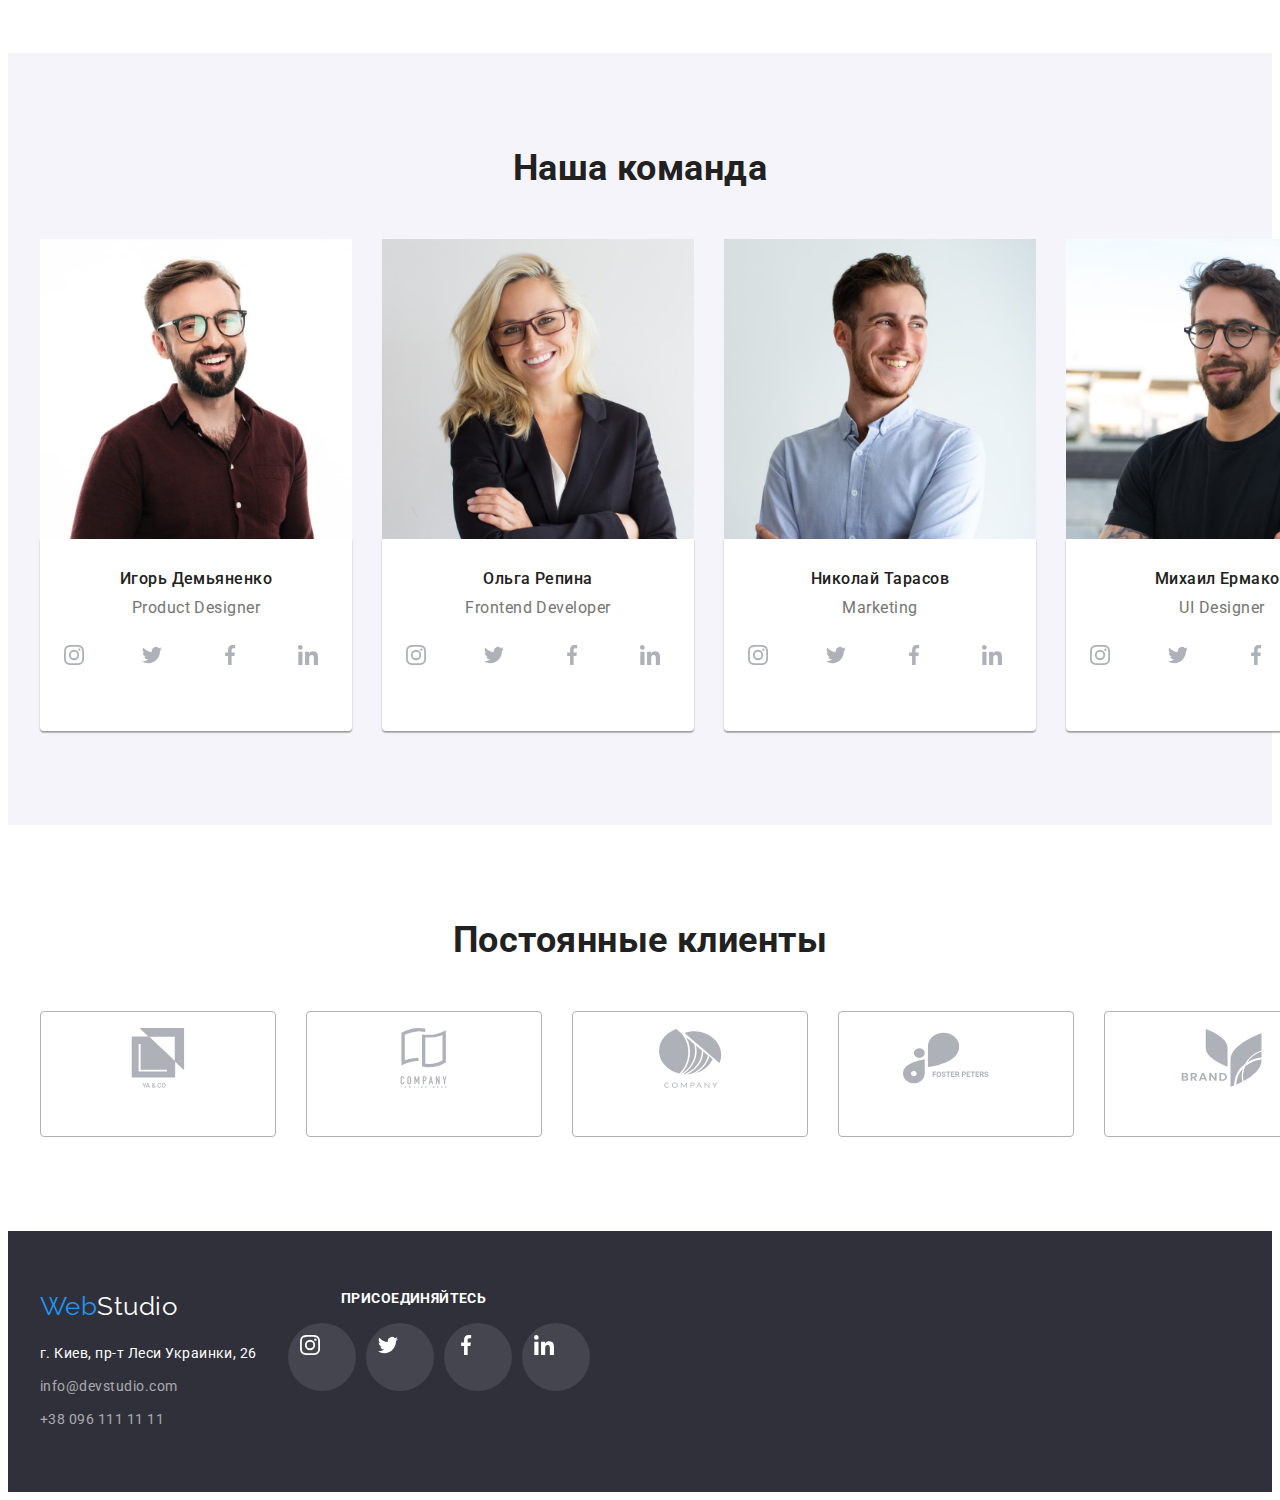
==== commit 81935622: "hw4-6" ====
--- a/index.html
+++ b/index.html
@@ -69,7 +69,7 @@
           <ul class="features">
             <li class="features-list">
               <svg class="icon icon-antenna">
-                <use href="./images/icons.svg#icon-antenna" width="72" height="70"></use>
+                <use href="./images/icons.svg#icon-antenna" width="70" height="70"></use>
               </svg>
               <h3 class="title">Внимание к деталям</h3>
               <p class="paragraphe">
@@ -78,7 +78,7 @@
               </p>
             </li>
             <li class="features-list">
-              <svg class="icon icon-clock">
+              <svg class="icon">
                 <use href="./images/icons.svg#icon-clock" width="70" height="70"></use>
               </svg>
               <h3 class="title">Пунктуальность</h3>
@@ -88,7 +88,7 @@
               </p>
             </li>
             <li class="features-list">
-              <svg class="icon icon-diagram">
+              <svg class="icon">
                 <use href="./images/icons.svg#icon-diagram" width="70" height="70"></use>
               </svg>
               <h3 class="title">Планирование</h3>
@@ -98,7 +98,7 @@
               </p>
             </li>
             <li class="features-list icon-astronaut">
-              <svg class="icon icon-astornaut">
+              <svg class="icon">
                 <use href="./images/icons.svg#icon-astronaut" width="70" height="70"></use>
               </svg>
               <h3 class="title">Современные технологии</h3>
@@ -137,25 +137,38 @@
               <img
                 src="./images/product_designer.jpg"
                 alt="Игорь Демьяненко Дизайнер продукта"
-                width="270"
-              />
+                width="270"/>
               <div class="person-name">
                 <h3 class="title">Игорь Демьяненко</h3>
               <p lang="en" class="paragraphe">Product Designer</p>
               <ul class="sites-list">
                 <li class="site-item">
                   <a href="#" class="site icon-instagram">
-                    
-                  </a>
-                </li>
-                <li class="site-item">
-                  <a href="#" class="site icon-twitter"></a>
-                </li>
-                <li class="site-item">
-                  <a href="#" class="site icon-facebook"></a>
-                </li>
-                <li class="site-item">
-                  <a href="#" class="site icon-linkedin"></a>
+                    <svg class="icon-site" height="20" width="20">
+                      <use href="./images/icons.svg#icon-instagram"></use>
+                    </svg>
+                  </a>
+                </li>
+                <li class="site-item">
+                  <a href="#" class="site icon-twitter">
+                    <svg class="icon-site" height="20" width="20">
+                      <use href="./images/icons.svg#icon-twitter"></use>
+                    </svg>
+                  </a>
+                </li>
+                <li class="site-item">
+                  <a href="#" class="site icon-facebook">
+                    <svg class="icon-site" height="20" width="20">
+                      <use href="./images/icons.svg#icon-facebook"></use>
+                    </svg>
+                  </a>
+                </li>
+                <li class="site-item">
+                  <a href="#" class="site icon-linkedin">
+                    <svg class="icon-site" height="20" width="20">
+                      <use href="./images/icons.svg#icon-linkedin"></use>
+                    </svg>
+                  </a>
                 </li>
               </ul>
               </div>
@@ -172,16 +185,32 @@
               <p lang="en" class="paragraphe">Frontend Developer</p>
               <ul class="sites-list">
                 <li class="site-item">
-                  <a href="#" class="site icon-instagram"></a>
-                </li>
-                <li class="site-item">
-                  <a href="#" class="site icon-twitter"></a>
-                </li>
-                <li class="site-item">
-                  <a href="#" class="site icon-facebook"></a>
-                </li>
-                <li class="site-item">
-                  <a href="#" class="site icon-linkedin"></a>
+                  <a href="#" class="site icon-instagram">
+                    <svg class="icon-site" height="20" width="20">
+                      <use href="./images/icons.svg#icon-instagram"></use>
+                    </svg>
+                  </a>
+                </li>
+                <li class="site-item">
+                  <a href="#" class="site icon-twitter">
+                    <svg class="icon-site" height="20" width="20">
+                      <use href="./images/icons.svg#icon-twitter"></use>
+                    </svg>
+                  </a>
+                </li>
+                <li class="site-item">
+                  <a href="#" class="site icon-facebook">
+                    <svg class="icon-site" height="20" width="20">
+                      <use href="./images/icons.svg#icon-facebook"></use>
+                    </svg>
+                  </a>
+                </li>
+                <li class="site-item">
+                  <a href="#" class="site icon-linkedin">
+                    <svg class="icon-site" height="20" width="20">
+                      <use href="./images/icons.svg#icon-linkedin"></use>
+                    </svg>
+                  </a>
                 </li>
               </ul>
               </div>
@@ -198,16 +227,32 @@
               <p lang="en" class="paragraphe">Marketing</p>
               <ul class="sites-list">
                 <li class="site-item">
-                  <a href="#" class="site icon-instagram"></a>
-                </li>
-                <li class="site-item">
-                  <a href="#" class="site icon-twitter"></a>
-                </li>
-                <li class="site-item">
-                  <a href="#" class="site icon-facebook"></a>
-                </li>
-                <li class="site-item">
-                  <a href="#" class="site icon-linkedin"></a>
+                  <a href="#" class="site icon-instagram">
+                    <svg class="icon-site" height="20" width="20">
+                      <use href="./images/icons.svg#icon-instagram"></use>
+                    </svg>
+                  </a>
+                </li>
+                <li class="site-item">
+                  <a href="#" class="site icon-twitter">
+                    <svg class="icon-site" height="20" width="20">
+                      <use href="./images/icons.svg#icon-twitter"></use>
+                    </svg>
+                  </a>
+                </li>
+                <li class="site-item">
+                  <a href="#" class="site icon-facebook">
+                    <svg class="icon-site" height="20" width="20">
+                      <use href="./images/icons.svg#icon-facebook"></use>
+                    </svg>
+                  </a>
+                </li>
+                <li class="site-item">
+                  <a href="#" class="site icon-linkedin">
+                    <svg class="icon-site" height="20" width="20">
+                      <use href="./images/icons.svg#icon-linkedin"></use>
+                    </svg>
+                  </a>
                 </li>
               </ul>
               </div>
@@ -224,16 +269,32 @@
               <p lang="en" class="paragraphe">UI Designer</p>
               <ul class="sites-list">
                 <li class="site-item">
-                  <a href="#" class="site icon-instagram"></a>
-                </li>
-                <li class="site-item">
-                  <a href="#" class="site icon-twitter"></a>
-                </li>
-                <li class="site-item">
-                  <a href="#" class="site icon-facebook"></a>
-                </li>
-                <li class="site-item">
-                  <a href="#" class="site icon-linkedin"></a>
+                  <a href="#" class="site icon-instagram">
+                    <svg class="icon-site" height="20" width="20">
+                      <use href="./images/icons.svg#icon-instagram"></use>
+                    </svg>
+                  </a>
+                </li>
+                <li class="site-item">
+                  <a href="#" class="site icon-twitter">
+                    <svg class="icon-site" height="20" width="20">
+                      <use href="./images/icons.svg#icon-twitter"></use>
+                    </svg>
+                  </a>
+                </li>
+                <li class="site-item">
+                  <a href="#" class="site icon-facebook">
+                    <svg class="icon-site" height="20" width="20">
+                      <use href="./images/icons.svg#icon-facebook"></use>
+                    </svg>
+                  </a>
+                </li>
+                <li class="site-item">
+                  <a href="#" class="site icon-linkedin">
+                    <svg class="icon-site" height="20" width="20">
+                      <use href="./images/icons.svg#icon-linkedin"></use>
+                    </svg>
+                  </a>
                 </li>
               </ul>
               </div>
@@ -249,22 +310,46 @@
           <h2 class="section-title">Постоянные клиенты</h2>
           <ul class="clients-list">
             <li class="client-item">
-              <a href="#" class="client icon-g-one"></a>
-            </li>
-            <li class="client-item">
-              <a href="#" class="client icon-g-two"></a>
-            </li>
-            <li class="client-item">
-              <a href="#" class="client icon-g-three"></a>
-            </li>
-            <li class="client-item">
-              <a href="#" class="client icon-g-four"></a>
-            </li>
-            <li class="client-item">
-              <a href="#" class="client icon-g-five"></a>
-            </li>
-            <li class="client-item">
-              <a href="#" class="client icon-g-six"></a>
+              <a href="#" class="client">
+                <svg class="icon-g" height="60" width="106">
+                  <use href="./images/icons.svg#icon-group-1"></use>
+                </svg>
+              </a>
+            </li>
+            <li class="client-item">
+              <a href="#" class="client">
+                <svg class="icon-g" height="60" width="106">
+                  <use href="./images/icons.svg#icon-group-2"></use>
+                </svg>
+              </a>
+            </li>
+            <li class="client-item">
+              <a href="#" class="client">
+                <svg class="icon-g" height="60" width="106">
+                  <use href="./images/icons.svg#icon-group-3"></use>
+                </svg>
+              </a>
+            </li>
+            <li class="client-item">
+              <a href="#" class="client">
+                <svg class="icon-g" height="60" width="106">
+                  <use href="./images/icons.svg#icon-group-4"></use>
+                </svg>
+              </a>
+            </li>
+            <li class="client-item">
+              <a href="#" class="client">
+                <svg class="icon-g" height="60" width="106">
+                  <use href="./images/icons.svg#icon-group-5"></use>
+                </svg>
+              </a>
+            </li>
+            <li class="client-item">
+              <a href="#" class="client">
+                <svg class="icon-g" height="60" width="106">
+                  <use href="./images/icons.svg#icon-group-6"></use>
+                </svg>
+              </a>
             </li>
           </ul>
         </div>
@@ -301,17 +386,33 @@
         <div class="container site-container">
           <h2 class="ftr-title">Присоединяйтесь</h2>
           <ul class="sites-list">
-            <li class="site-item ftr-site-list">
-              <a href="#" class="site icon-instagram"></a>
-            </li>
-            <li class="site-item ftr-site-list">
-              <a href="#" class="site icon-twitter"></a>
-            </li>
-            <li class="site-item ftr-site-list">
-              <a href="#" class="site icon-facebook"></a>
-            </li>
-            <li class="site-item ftr-site-list">
-              <a href="#" class="site icon-linkedin"></a>
+            <li class="ftr-site-item">
+              <a href="#" class="site icon-instagram">
+                <svg class="icon-site-ftr" height="20" width="20">
+                  <use href="./images/icons.svg#icon-instagram"></use>
+                </svg>
+              </a>
+            </li>
+            <li class="ftr-site-item">
+              <a href="#" class="site icon-twitter">
+                <svg class="icon-site-ftr" height="20" width="20">
+                  <use href="./images/icons.svg#icon-twitter"></use>
+                </svg>
+              </a>
+            </li>
+            <li class="ftr-site-item">
+              <a href="#" class="site icon-facebook">
+                <svg class="icon-site-ftr" height="20" width="20">
+                  <use href="./images/icons.svg#icon-facebook"></use>
+                </svg>
+              </a>
+            </li>
+            <li class="ftr-site-item">
+              <a href="#" class="site icon-linkedin">
+                <svg class="icon-site-ftr" height="20" width="20">
+                  <use href="./images/icons.svg#icon-linkedin"></use>
+                </svg>
+              </a>
             </li>
           </ul>
         </div>
--- a/css/styles.css
+++ b/css/styles.css
@@ -10,6 +10,7 @@
   --second-background-color: #f5f4fa;
   --hero-background-color: #2f303a;
   --first-border-color: #eeeeee;
+  --icon-sites-color: #AFB1B8;
 }
 /* основной цвет текста #212121 */
 /* вторичный цвет текста #757575 */
@@ -372,6 +373,10 @@
   box-sizing: border-box;
   border-radius: 50%;
 }
+.site-item:hover {
+  background-color: var(--accent-color);
+  fill: var(--second-text-color);
+}
 .sites-list .site {
   display: block;
   width: 44px;
@@ -381,18 +386,14 @@
   background-size: 20px 20px;
   padding: 12px;
 }
-.icon-instagram {
-  background-image: url(../images/instagram\ 2-2.svg);
-}
-.icon-twitter {
-  background-image: url(../images/twitter\ 1-2.svg);
-}
-.icon-facebook {
-  background-image: url(../images/facebook\ 1-2.svg);
-}
-.icon-linkedin {
-  background-image: url(../images/linkedin\ 1-2.svg);
-}
+.icon-site {
+  fill: var(--icon-sites-color);
+}
+.icon-site:hover {
+  fill: var(--second-text-color);
+  
+}
+
 /* Portfolio */
 /* Categories */
 .categories {
@@ -419,7 +420,6 @@
   font-size: 18px;
   line-height: 2;
   letter-spacing: 0.06em;
-
 }
 .categories .paragraphe {
   font-size: 16px;
@@ -507,7 +507,6 @@
   display: flex;
 }
 .client-item {
-  
   margin-right: 30px;
   border: 1px solid #AFB1B8;
   box-sizing: border-box;
@@ -515,6 +514,9 @@
   justify-content: center;
   /* padding: 16px 32px; */
 }
+.client-item:hover {
+  border-color: var(--accent-color);
+}
 .clients-list .client {
   display: block;
   width: 170px;
@@ -522,28 +524,15 @@
   background-repeat: no-repeat;
   background-position: center;
   padding: 16px 32px;
-  
 }
 .client:last-child {
   margin: 0;
 }
-.icon-g-one {
-  background-image: url(../images/group-7.svg);
-}
-.icon-g-two {
-  background-image: url(../images/group-2-2.svg);
-}
-.icon-g-three {
-  background-image: url(../images/group-3-2.svg);
-}
-.icon-g-four {
-  background-image: url(../images/group-4-2.svg);
-}
-.icon-g-five {
-  background-image: url(../images/group-5-2.svg);
-}
-.icon-g-six {
-  background-image: url(../images/group-6-2.svg);
+.icon-g {
+  fill: var(--icon-sites-color);
+}
+.icon-g:hover {
+  fill: var(--accent-color);
 }
 /* Footer */
 .page-footer {
@@ -636,12 +625,37 @@
   letter-spacing: 0.03em;
   text-transform: uppercase;
 }
-.ftr-site-list {
+.ftr-site-item {
+  margin-right: 10px;
   box-sizing: border-box;
   border-radius: 50%;
-  background: rgba(255, 255, 255, 0.1);
-}
-
+  background-color: rgba(255, 255, 255, 0.1);
+}
+.icon-site-ftr {
+  fill: var(--second-text-color);
+} 
+.ftr-site-item:hover,
+.ftr-site-item:focus {
+  fill: var(--second-text-color);
+  background-color: var(--accent-color);
+  filter: drop-shadow(0px 4px 4px rgba(0, 0, 0, 0.25));
+}
+/* .site-item:hover {
+  background-color: var(--accent-color);
+  fill: var(--second-text-color);
+}
+.sites-list .site {
+  display: block;
+  width: 44px;
+  height: 44px;
+  background-position: center;
+  background-repeat: no-repeat;
+  background-size: 20px 20px;
+  padding: 12px;
+}
+.icon-site {
+  fill: var(--icon-sites-color);
+} */
 /* list-type */
 .list,
 .features,
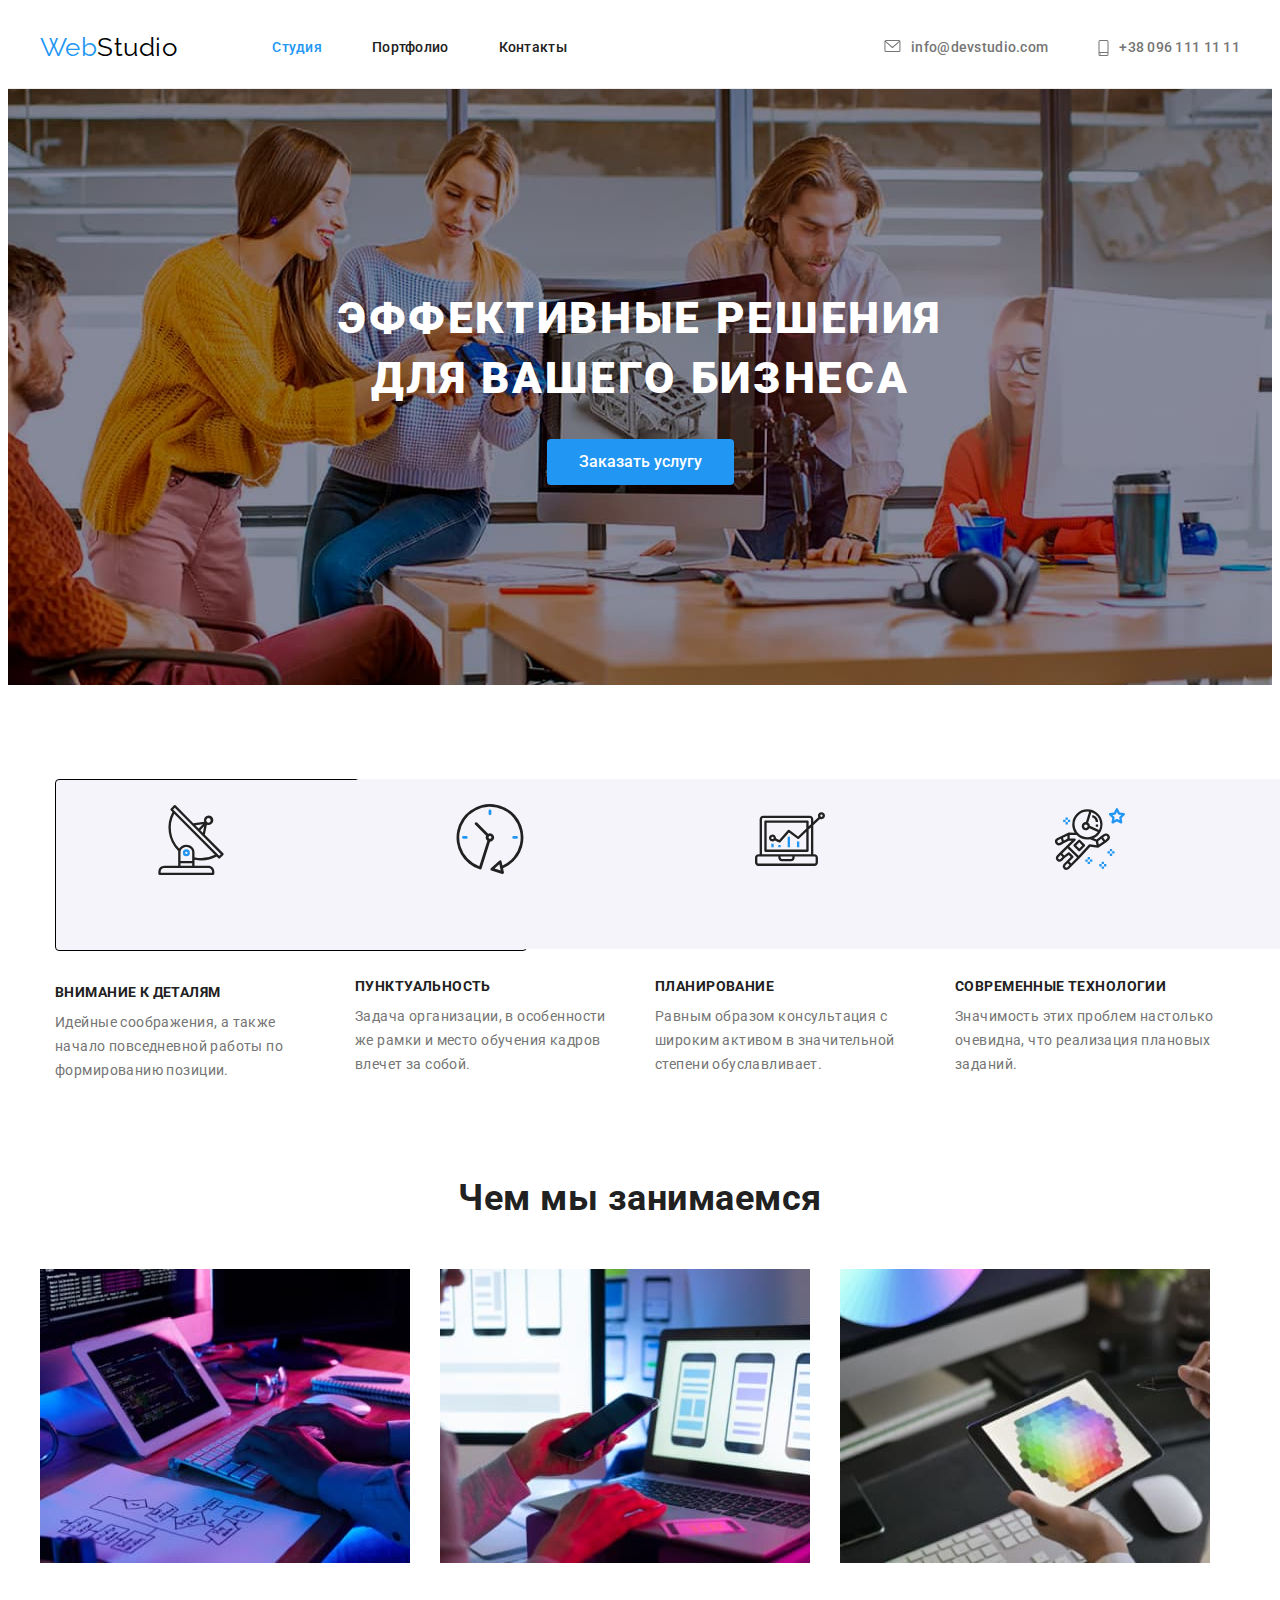
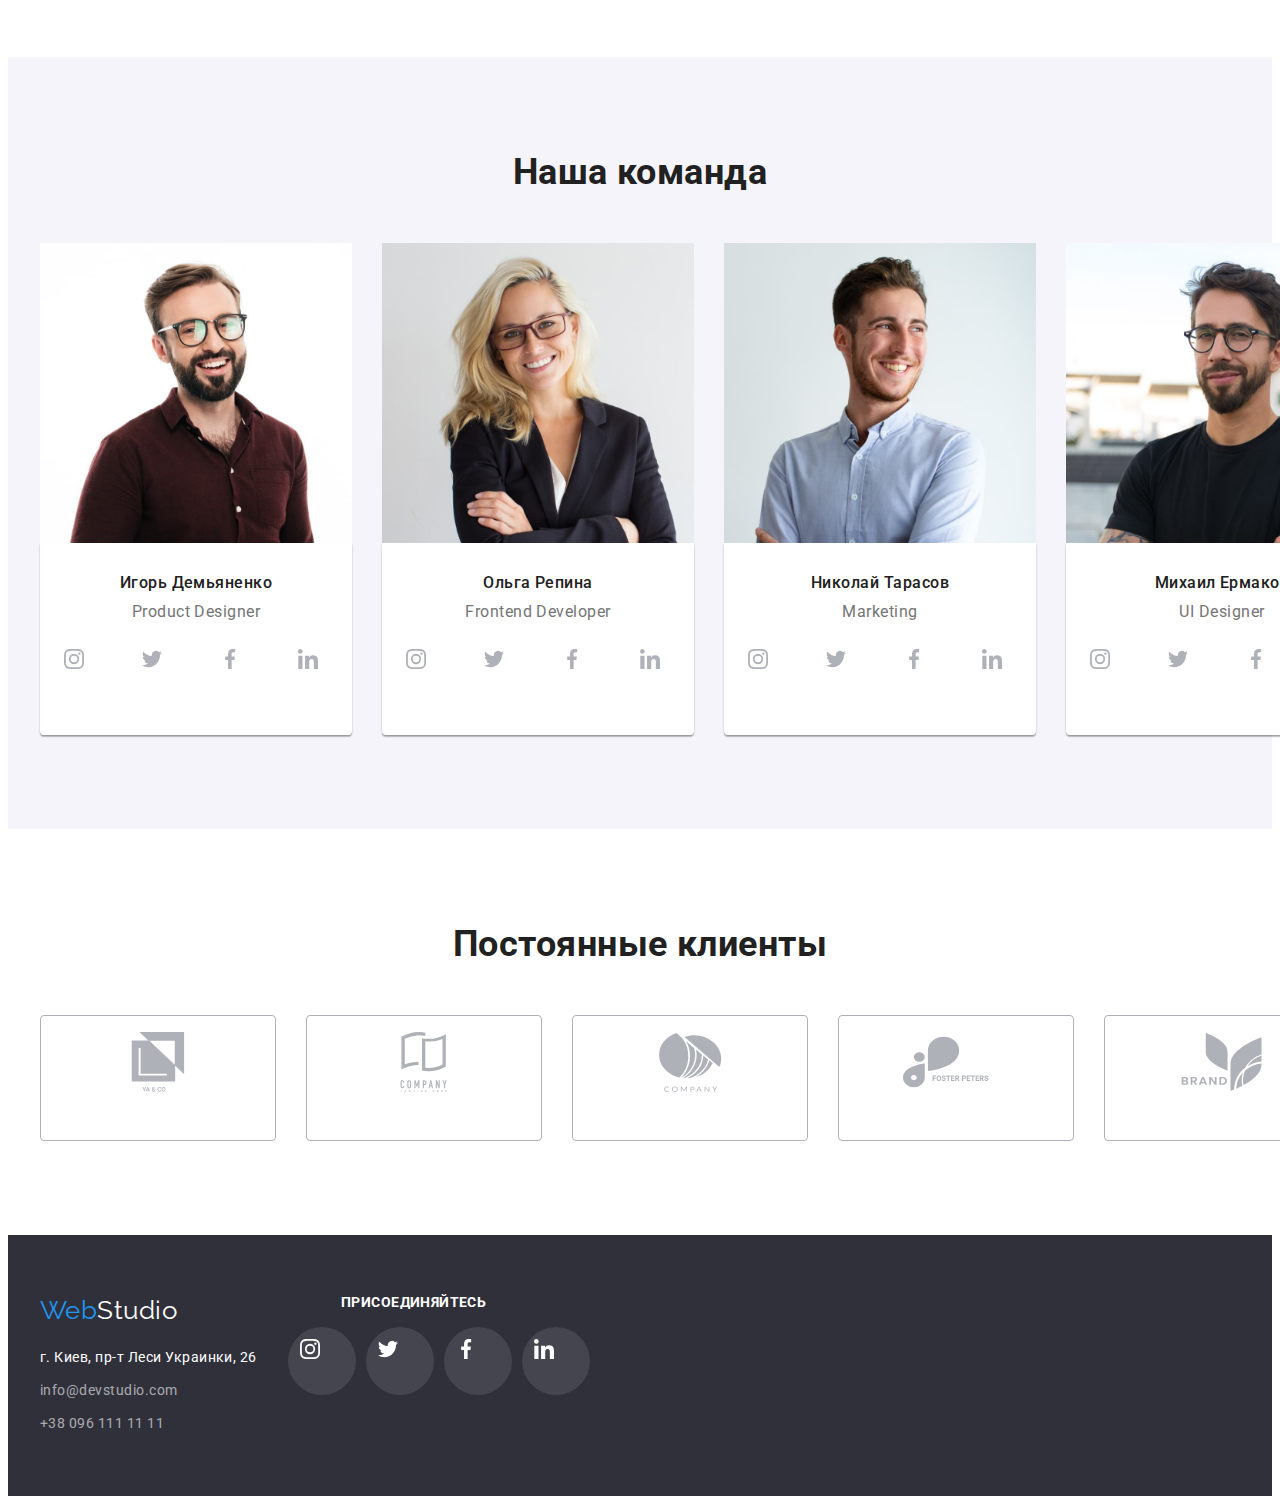
==== commit 8431c553: "hw4-8" ====
--- a/index.html
+++ b/index.html
@@ -68,9 +68,12 @@
           <h2 class="section-title hidden">Особенности</h2>
           <ul class="features">
             <li class="features-list">
-              <svg class="icon icon-antenna">
-                <use href="./images/icons.svg#icon-antenna" width="70" height="70"></use>
-              </svg>
+              <div class="thumb">
+                <svg class="icon icon-antenna">
+                  <use href="./images/icons.svg#icon-antenna" width="70" height="70"></use>
+                </svg>
+              </div>
+              
               <h3 class="title">Внимание к деталям</h3>
               <p class="paragraphe">
                 Идейные соображения, а также начало повседневной работы по
--- a/css/styles.css
+++ b/css/styles.css
@@ -70,7 +70,6 @@
   display: flex;
   align-items: center;
   justify-content: space-between;
-  
   border-bottom: 1px solid #ececec;
 }
 /* Site navigation */
@@ -144,11 +143,9 @@
   margin-right: 10px;
 }
 .icon-envelope:hover,
-.icon-envelope:focus {
-  fill: var(--accent-color);
-}
+.icon-envelope:focus,
 .icon-smartphone:hover,
-.icon-smartphone:focus {
+.icon-smartphone:focus  {
   fill: var(--accent-color);
 }
 /* .cont-link .link::before {
@@ -184,11 +181,11 @@
 .hero {
   color: var(--second-text-color);
   background-color: var(--hero-background-color);
-  background-image:  linear-gradient(to right, rgba(47, 48, 58, 0.4));
-  background-image:  url(../images/hero-p.jpg);
+  background-image: url(../images/hero-p.jpg);
+  /* background: linear-gradient(to right, gba(47, 48, 58, 0.4)); */
   background-repeat: no-repeat;
   background-position: center;
-  background-size: cover;
+  background-size: 1600px;
   padding-top: 200px;
   padding-bottom: 200px;
 }
@@ -257,22 +254,27 @@
 .features-list:last-child {
   margin-right: 0;
 }
+/* .thumb {
+  background-color: #F5F4FA;
+  margin-bottom: 30px;
+} */
 .icon {
   height: 120px;
   width: 270px;
   padding: 25px 100px;
+  background-color: #F5F4FA;
   margin-bottom: 30px;
-  background-color: #F5F4FA;
   border-radius: 4px;
   fill: #212121;
 }
+
 .icon-antenna {
   border: 1px solid #000000;
 }
-.icon:hover, .icon:focus {
+/* .icon:hover, .icon:focus {
   background-color: var(--accent-color);
   fill: var(--second-text-color);
-}
+} */
 /* .features-list::before {
   display: block;
   content: '';
@@ -372,8 +374,10 @@
   margin-right: 10px;
   box-sizing: border-box;
   border-radius: 50%;
-}
-.site-item:hover {
+  fill: var(--icon-sites-color);
+}
+.site-item:hover,
+.site-item:focus {
   background-color: var(--accent-color);
   fill: var(--second-text-color);
 }
@@ -389,9 +393,9 @@
 .icon-site {
   fill: var(--icon-sites-color);
 }
-.icon-site:hover {
+.icon-site:hover,
+.icon-site:focus {
   fill: var(--second-text-color);
-  
 }
 
 /* Portfolio */
@@ -640,6 +644,7 @@
   background-color: var(--accent-color);
   filter: drop-shadow(0px 4px 4px rgba(0, 0, 0, 0.25));
 }
+
 /* .site-item:hover {
   background-color: var(--accent-color);
   fill: var(--second-text-color);
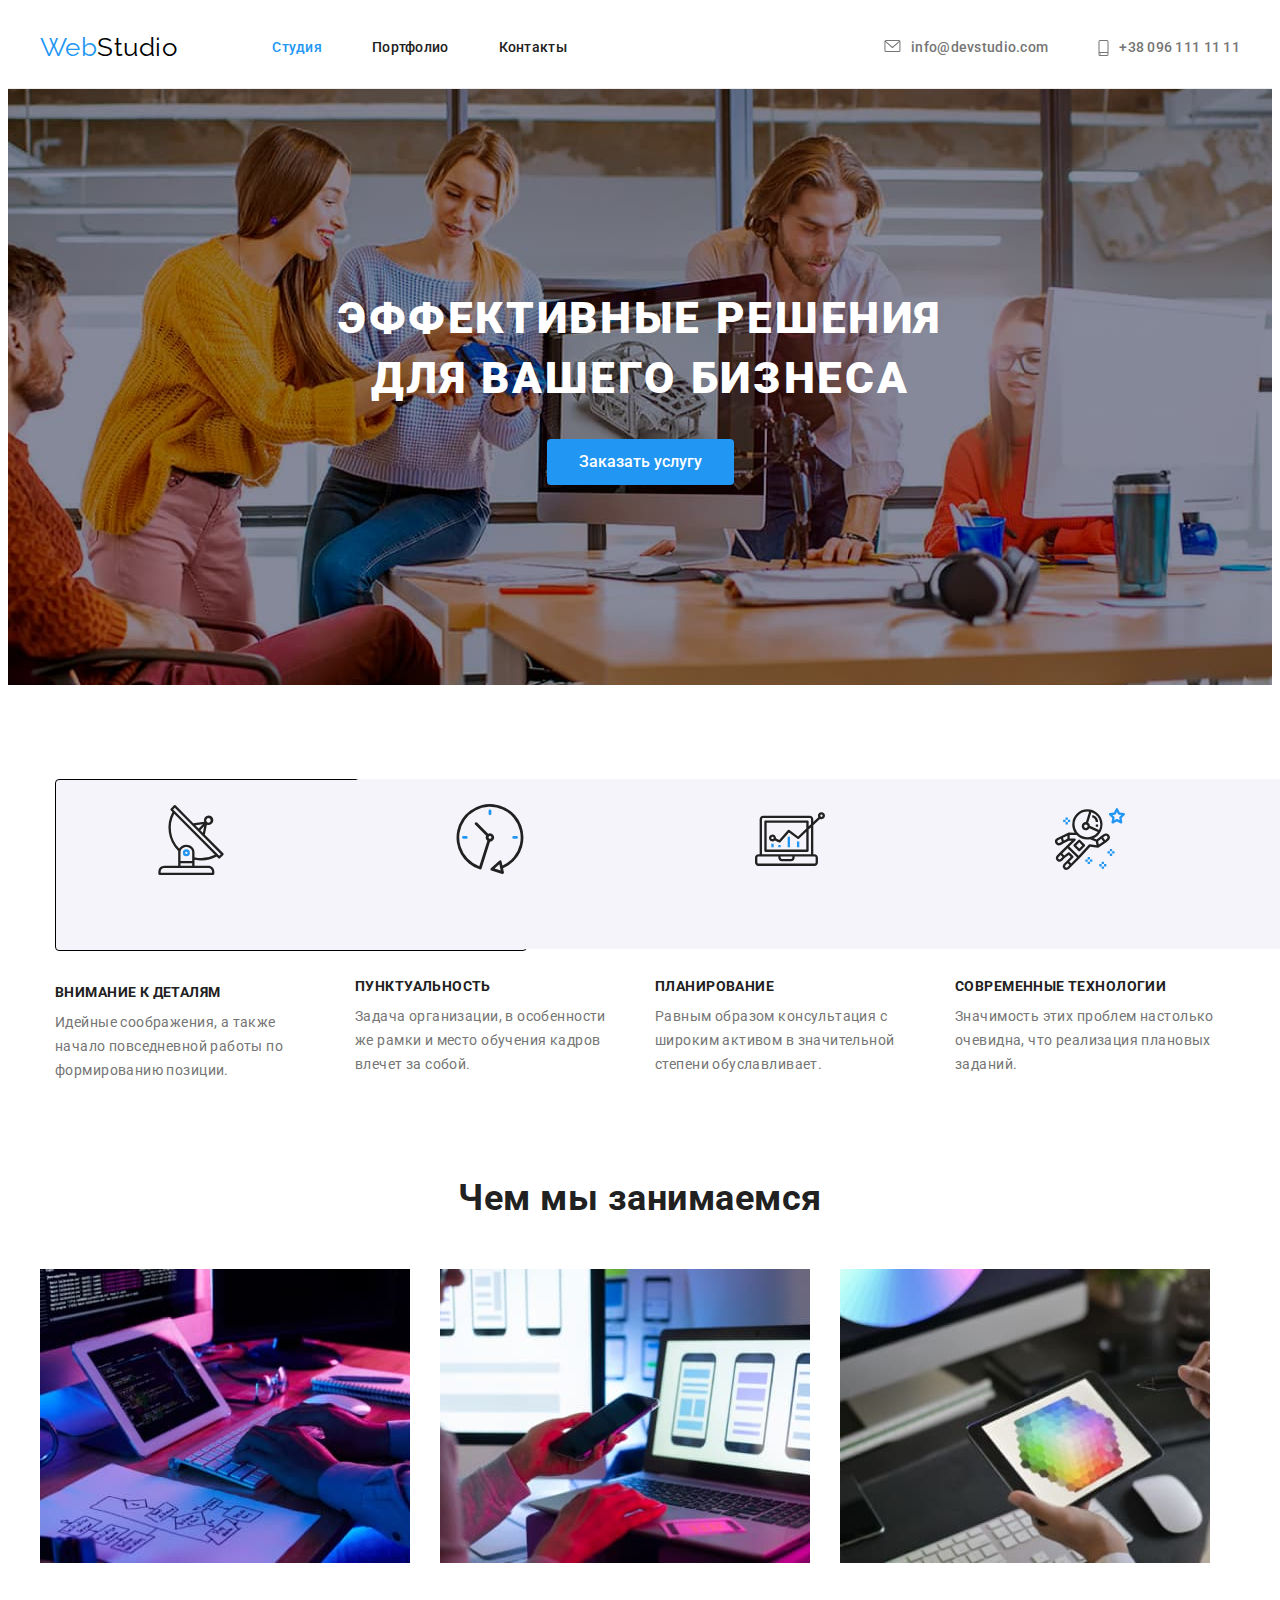
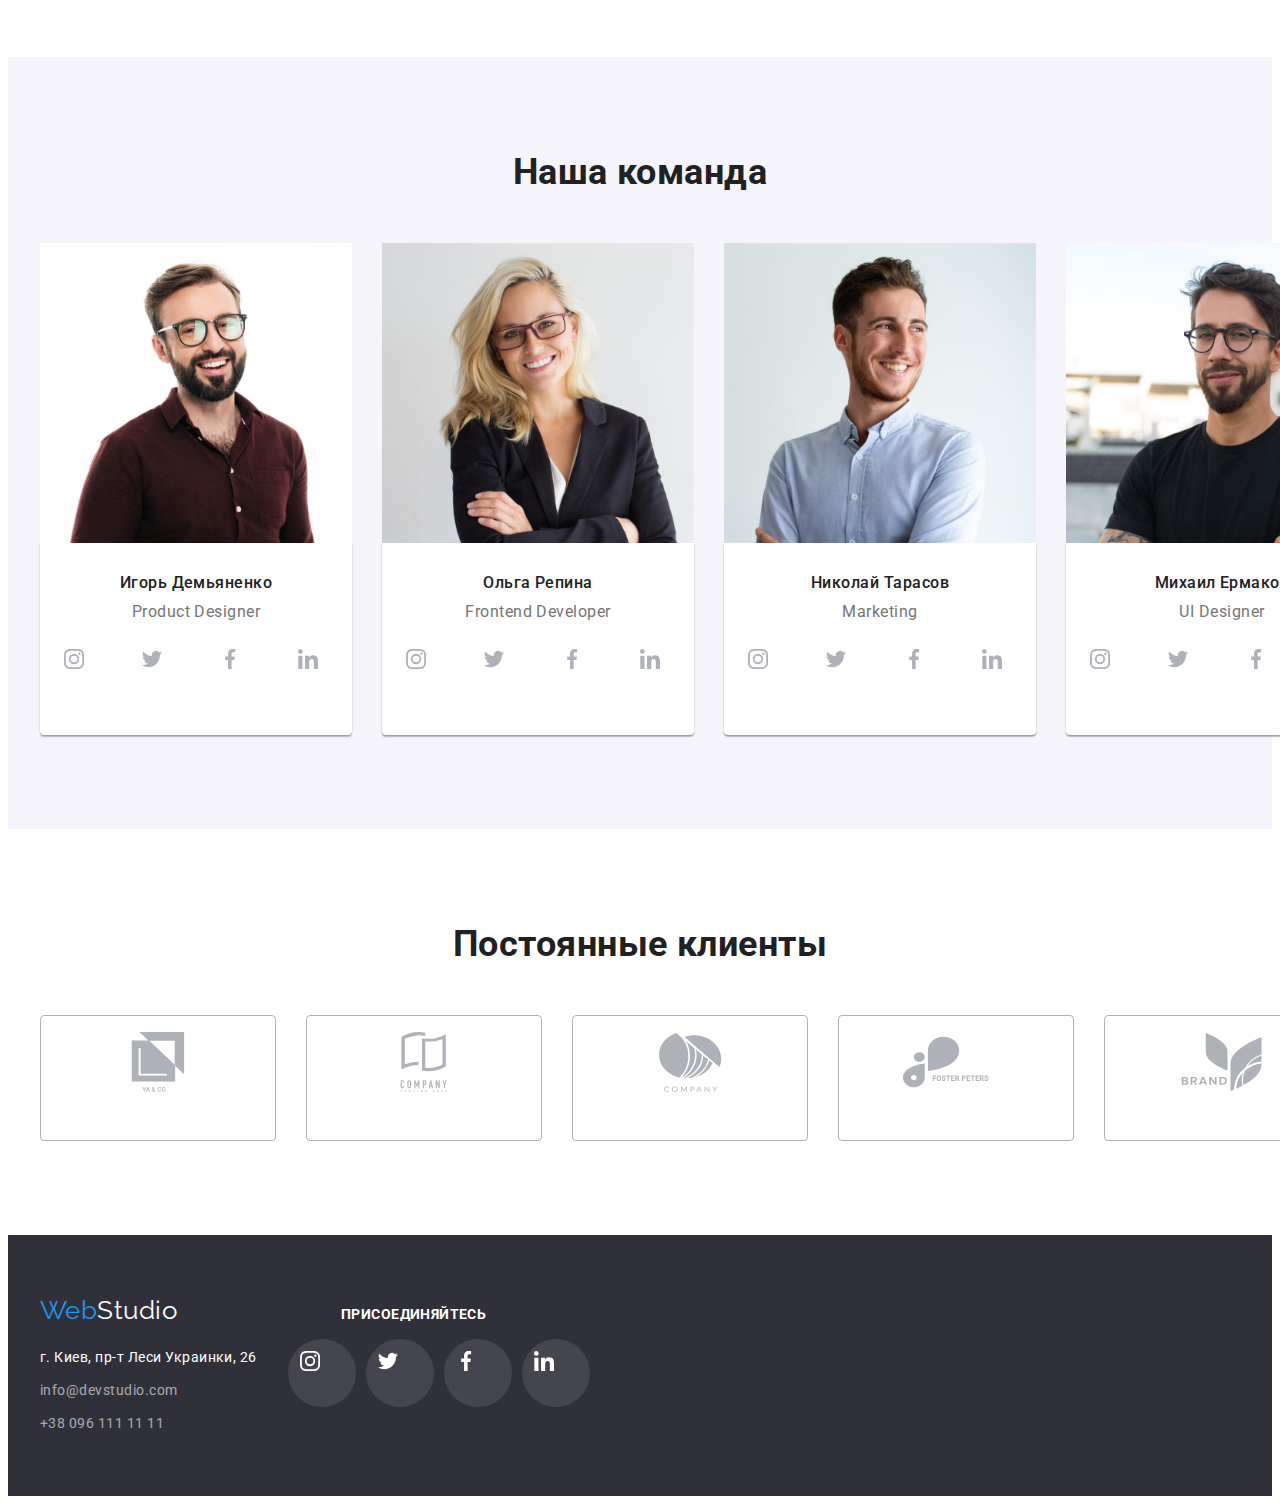
==== commit a92d7f8f: "hw4-10" ====
--- a/index.html
+++ b/index.html
@@ -390,28 +390,28 @@
           <h2 class="ftr-title">Присоединяйтесь</h2>
           <ul class="sites-list">
             <li class="ftr-site-item">
-              <a href="#" class="site icon-instagram">
+              <a href="#" class="site ftr-icon">
                 <svg class="icon-site-ftr" height="20" width="20">
                   <use href="./images/icons.svg#icon-instagram"></use>
                 </svg>
               </a>
             </li>
             <li class="ftr-site-item">
-              <a href="#" class="site icon-twitter">
+              <a href="#" class="site ftr-icon">
                 <svg class="icon-site-ftr" height="20" width="20">
                   <use href="./images/icons.svg#icon-twitter"></use>
                 </svg>
               </a>
             </li>
             <li class="ftr-site-item">
-              <a href="#" class="site icon-facebook">
+              <a href="#" class="site ftr-icon">
                 <svg class="icon-site-ftr" height="20" width="20">
                   <use href="./images/icons.svg#icon-facebook"></use>
                 </svg>
               </a>
             </li>
             <li class="ftr-site-item">
-              <a href="#" class="site icon-linkedin">
+              <a href="#" class="site ftr-icon">
                 <svg class="icon-site-ftr" height="20" width="20">
                   <use href="./images/icons.svg#icon-linkedin"></use>
                 </svg>
--- a/css/styles.css
+++ b/css/styles.css
@@ -139,15 +139,15 @@
 }
 .icon-envelope,
 .icon-smartphone {
-  fill: var(--primary-text-color);
+  fill: currentColor;
   margin-right: 10px;
 }
-.icon-envelope:hover,
+/* .icon-envelope:hover,
 .icon-envelope:focus,
 .icon-smartphone:hover,
 .icon-smartphone:focus  {
   fill: var(--accent-color);
-}
+} */
 /* .cont-link .link::before {
   display: inline-flex;
   content: '';
@@ -379,7 +379,7 @@
 .site-item:hover,
 .site-item:focus {
   background-color: var(--accent-color);
-  fill: var(--second-text-color);
+  
 }
 .sites-list .site {
   display: block;
@@ -389,14 +389,19 @@
   background-repeat: no-repeat;
   background-size: 20px 20px;
   padding: 12px;
+  color: var(--icon-sites-color);
+}
+.sites-list .site:hover,
+.sites-list .site:focus  {
+  color: var(--second-text-color);
 }
 .icon-site {
-  fill: var(--icon-sites-color);
-}
-.icon-site:hover,
+  fill: currentColor;
+}
+/* .icon-site:hover,
 .icon-site:focus {
   fill: var(--second-text-color);
-}
+} */
 
 /* Portfolio */
 /* Categories */
@@ -527,17 +532,22 @@
   height: 92px;
   background-repeat: no-repeat;
   background-position: center;
+  color: var(--icon-sites-color);
   padding: 16px 32px;
+}
+.clients-list .client:hover,
+.clients-list .client:focus {
+  color: var(--accent-color);
 }
 .client:last-child {
   margin: 0;
 }
 .icon-g {
-  fill: var(--icon-sites-color);
-}
-.icon-g:hover {
+  fill: currentColor;
+}
+/* .icon-g:hover {
   fill: var(--accent-color);
-}
+} */
 /* Footer */
 .page-footer {
   background-color: var(--hero-background-color);
@@ -571,6 +581,7 @@
   align-content: center;
   width: 206px;
   margin: 0;
+  margin-top: 12px;
   padding: 0;
 }
 /* logo-footer */
@@ -644,6 +655,13 @@
   background-color: var(--accent-color);
   filter: drop-shadow(0px 4px 4px rgba(0, 0, 0, 0.25));
 }
+.sites-list .ftr-icon {
+  color: var(--icon-sites-color);
+}
+.sites-list .ftr-icon:hover,
+.sites-list .ftr-icon:focus  {
+  color: var(--second-text-color);
+}
 
 /* .site-item:hover {
   background-color: var(--accent-color);
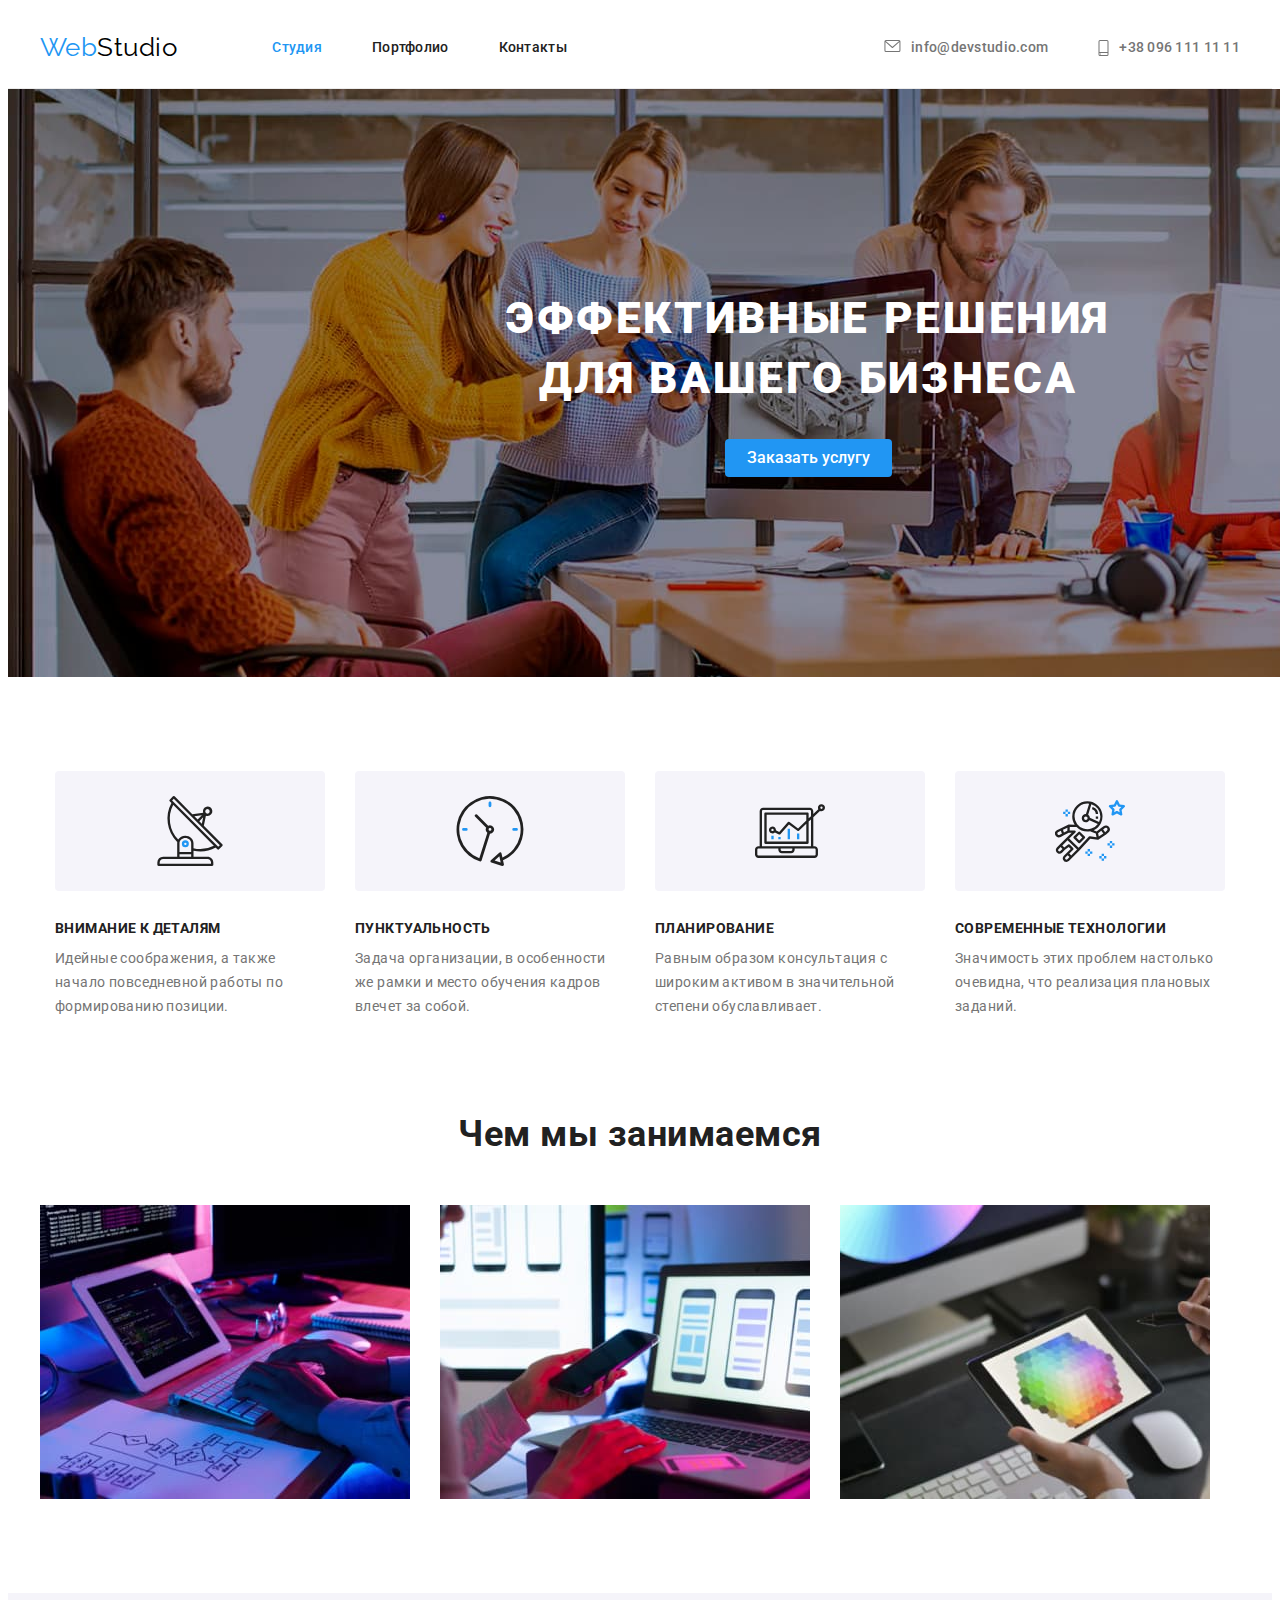
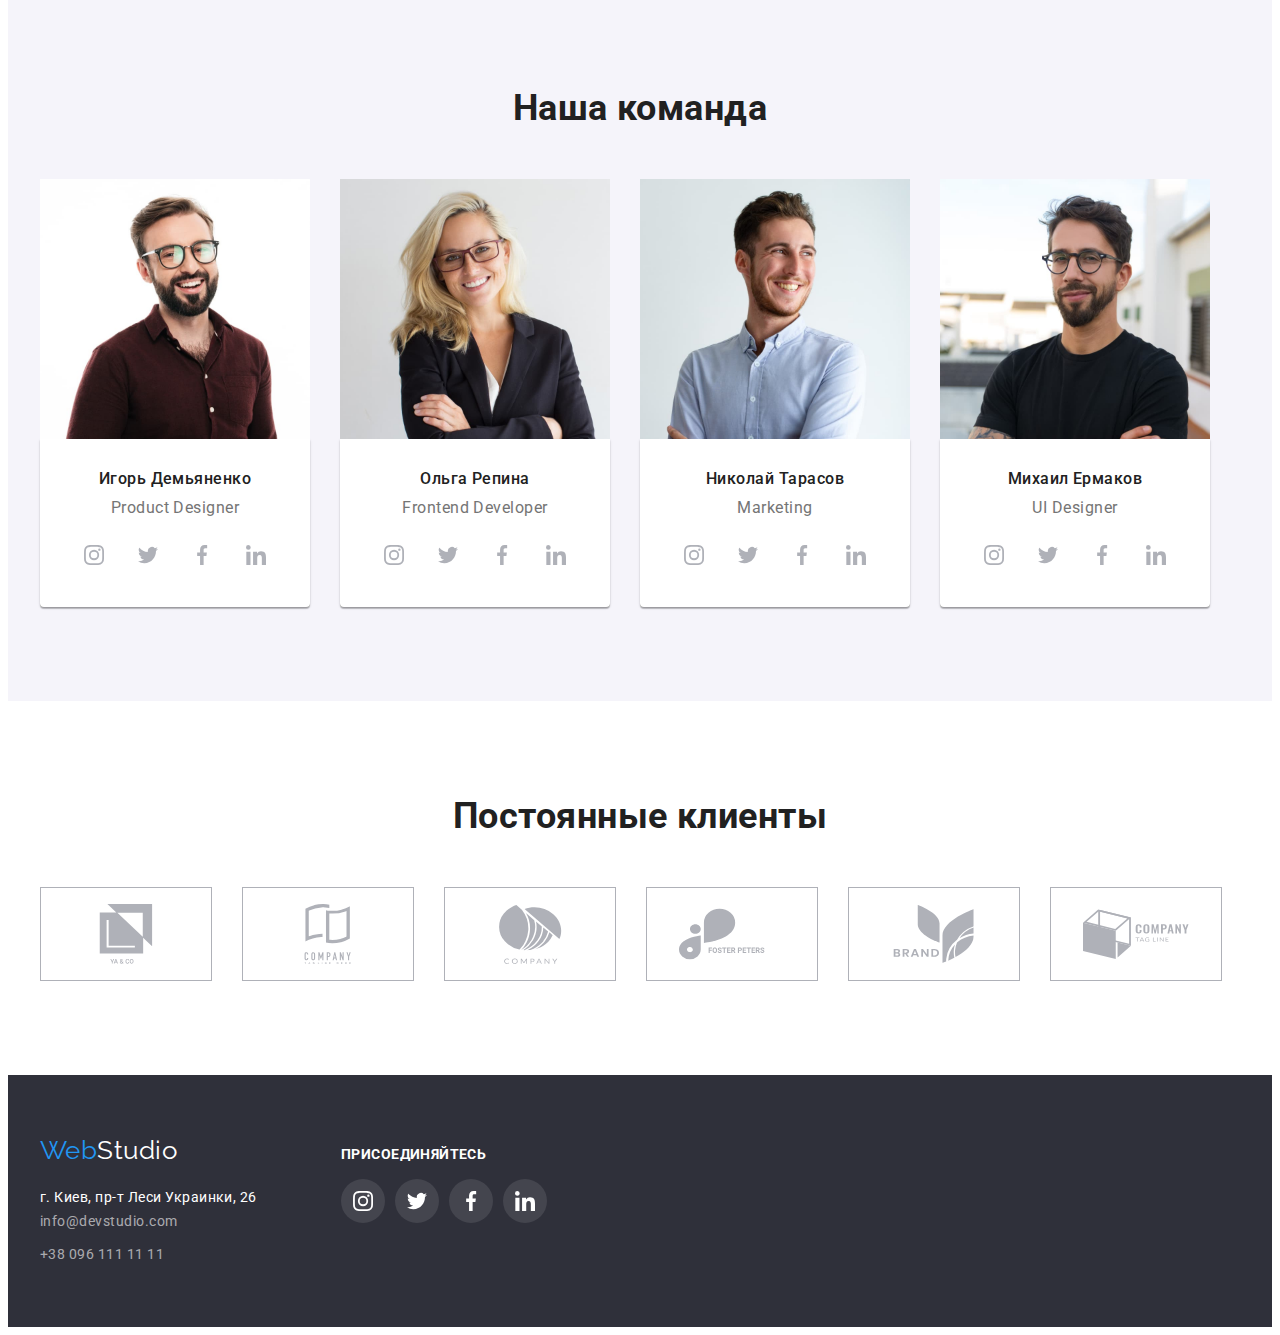
==== commit c863bca2: "hw4-11" ====
--- a/index.html
+++ b/index.html
@@ -57,7 +57,7 @@
       <section class="section hero">
         <div class="container hr-container">
           <h1 class="hero-title">Эффективные решения для вашего бизнеса</h1>
-          <button type="button" class="button primary hr">
+          <button type="button" class="button active-btn hr">
             Заказать услугу
           </button>
         </div>
@@ -81,9 +81,12 @@
               </p>
             </li>
             <li class="features-list">
-              <svg class="icon">
-                <use href="./images/icons.svg#icon-clock" width="70" height="70"></use>
-              </svg>
+              <div class="thumb">
+                <svg class="icon">
+                  <use href="./images/icons.svg#icon-clock" width="70" height="70"></use>
+                </svg>
+              </div>
+              
               <h3 class="title">Пунктуальность</h3>
               <p class="paragraphe">
                 Задача организации, в особенности же рамки и место обучения
@@ -91,9 +94,12 @@
               </p>
             </li>
             <li class="features-list">
-              <svg class="icon">
-                <use href="./images/icons.svg#icon-diagram" width="70" height="70"></use>
-              </svg>
+              <div class="thumb">
+                <svg class="icon">
+                  <use href="./images/icons.svg#icon-diagram" width="70" height="70"></use>
+                </svg>
+              </div>
+              
               <h3 class="title">Планирование</h3>
               <p class="paragraphe">
                 Равным образом консультация с широким активом в значительной
@@ -101,9 +107,12 @@
               </p>
             </li>
             <li class="features-list icon-astronaut">
-              <svg class="icon">
-                <use href="./images/icons.svg#icon-astronaut" width="70" height="70"></use>
-              </svg>
+              <div class="thumb">
+                <svg class="icon">
+                  <use href="./images/icons.svg#icon-astronaut" width="70" height="70"></use>
+                </svg>
+              </div>
+              
               <h3 class="title">Современные технологии</h3>
               <p class="paragraphe">
                 Значимость этих проблем настолько очевидна, что реализация
@@ -143,37 +152,50 @@
                 width="270"/>
               <div class="person-name">
                 <h3 class="title">Игорь Демьяненко</h3>
-              <p lang="en" class="paragraphe">Product Designer</p>
-              <ul class="sites-list">
-                <li class="site-item">
-                  <a href="#" class="site icon-instagram">
-                    <svg class="icon-site" height="20" width="20">
-                      <use href="./images/icons.svg#icon-instagram"></use>
-                    </svg>
-                  </a>
-                </li>
-                <li class="site-item">
-                  <a href="#" class="site icon-twitter">
-                    <svg class="icon-site" height="20" width="20">
-                      <use href="./images/icons.svg#icon-twitter"></use>
-                    </svg>
-                  </a>
-                </li>
-                <li class="site-item">
-                  <a href="#" class="site icon-facebook">
-                    <svg class="icon-site" height="20" width="20">
-                      <use href="./images/icons.svg#icon-facebook"></use>
-                    </svg>
-                  </a>
-                </li>
-                <li class="site-item">
-                  <a href="#" class="site icon-linkedin">
-                    <svg class="icon-site" height="20" width="20">
-                      <use href="./images/icons.svg#icon-linkedin"></use>
-                    </svg>
-                  </a>
-                </li>
-              </ul>
+                <p lang="en" class="paragraphe">Product Designer</p>
+                <ul class="sites-list">
+                  <li class="site-item">
+                  
+                    <a href="#" class="site">
+                      <div class="site-thumb">
+                        <svg class="icon-site" height="20" width="20">
+                          <use href="./images/icons.svg#icon-instagram"></use>
+                        </svg>
+                      </div>
+                      
+                    </a>
+                  </li>
+                  <li class="site-item">
+                    <a href="#" class="site">
+                      <div class="site-thumb">
+                        <svg class="icon-site" height="20" width="20">
+                          <use href="./images/icons.svg#icon-twitter"></use>
+                        </svg>
+                      </div>
+                      
+                    </a>
+                  </li>
+                  <li class="site-item">
+                    <a href="#" class="site">
+                      <div class="site-thumb">
+                        <svg class="icon-site" height="20" width="20">
+                          <use href="./images/icons.svg#icon-facebook"></use>
+                        </svg>
+                      </div>
+                      
+                    </a>
+                  </li>
+                  <li class="site-item">
+                    <a href="#" class="site">
+                      <div class="site-thumb">
+                        <svg class="icon-site" height="20" width="20">
+                          <use href="./images/icons.svg#icon-linkedin"></use>
+                        </svg>
+                      </div>
+                    
+                    </a>
+                  </li>
+                </ul>
               </div>
               
             </li>
@@ -188,31 +210,44 @@
               <p lang="en" class="paragraphe">Frontend Developer</p>
               <ul class="sites-list">
                 <li class="site-item">
-                  <a href="#" class="site icon-instagram">
-                    <svg class="icon-site" height="20" width="20">
-                      <use href="./images/icons.svg#icon-instagram"></use>
-                    </svg>
-                  </a>
-                </li>
-                <li class="site-item">
-                  <a href="#" class="site icon-twitter">
-                    <svg class="icon-site" height="20" width="20">
-                      <use href="./images/icons.svg#icon-twitter"></use>
-                    </svg>
-                  </a>
-                </li>
-                <li class="site-item">
-                  <a href="#" class="site icon-facebook">
-                    <svg class="icon-site" height="20" width="20">
-                      <use href="./images/icons.svg#icon-facebook"></use>
-                    </svg>
-                  </a>
-                </li>
-                <li class="site-item">
-                  <a href="#" class="site icon-linkedin">
-                    <svg class="icon-site" height="20" width="20">
-                      <use href="./images/icons.svg#icon-linkedin"></use>
-                    </svg>
+                
+                  <a href="#" class="site">
+                    <div class="site-thumb">
+                      <svg class="icon-site" height="20" width="20">
+                        <use href="./images/icons.svg#icon-instagram"></use>
+                      </svg>
+                    </div>
+                    
+                  </a>
+                </li>
+                <li class="site-item">
+                  <a href="#" class="site">
+                    <div class="site-thumb">
+                      <svg class="icon-site" height="20" width="20">
+                        <use href="./images/icons.svg#icon-twitter"></use>
+                      </svg>
+                    </div>
+                    
+                  </a>
+                </li>
+                <li class="site-item">
+                  <a href="#" class="site">
+                    <div class="site-thumb">
+                      <svg class="icon-site" height="20" width="20">
+                        <use href="./images/icons.svg#icon-facebook"></use>
+                      </svg>
+                    </div>
+                    
+                  </a>
+                </li>
+                <li class="site-item">
+                  <a href="#" class="site">
+                    <div class="site-thumb">
+                      <svg class="icon-site" height="20" width="20">
+                        <use href="./images/icons.svg#icon-linkedin"></use>
+                      </svg>
+                    </div>
+                  
                   </a>
                 </li>
               </ul>
@@ -230,31 +265,44 @@
               <p lang="en" class="paragraphe">Marketing</p>
               <ul class="sites-list">
                 <li class="site-item">
-                  <a href="#" class="site icon-instagram">
-                    <svg class="icon-site" height="20" width="20">
-                      <use href="./images/icons.svg#icon-instagram"></use>
-                    </svg>
-                  </a>
-                </li>
-                <li class="site-item">
-                  <a href="#" class="site icon-twitter">
-                    <svg class="icon-site" height="20" width="20">
-                      <use href="./images/icons.svg#icon-twitter"></use>
-                    </svg>
-                  </a>
-                </li>
-                <li class="site-item">
-                  <a href="#" class="site icon-facebook">
-                    <svg class="icon-site" height="20" width="20">
-                      <use href="./images/icons.svg#icon-facebook"></use>
-                    </svg>
-                  </a>
-                </li>
-                <li class="site-item">
-                  <a href="#" class="site icon-linkedin">
-                    <svg class="icon-site" height="20" width="20">
-                      <use href="./images/icons.svg#icon-linkedin"></use>
-                    </svg>
+                
+                  <a href="#" class="site">
+                    <div class="site-thumb">
+                      <svg class="icon-site" height="20" width="20">
+                        <use href="./images/icons.svg#icon-instagram"></use>
+                      </svg>
+                    </div>
+                    
+                  </a>
+                </li>
+                <li class="site-item">
+                  <a href="#" class="site">
+                    <div class="site-thumb">
+                      <svg class="icon-site" height="20" width="20">
+                        <use href="./images/icons.svg#icon-twitter"></use>
+                      </svg>
+                    </div>
+                    
+                  </a>
+                </li>
+                <li class="site-item">
+                  <a href="#" class="site">
+                    <div class="site-thumb">
+                      <svg class="icon-site" height="20" width="20">
+                        <use href="./images/icons.svg#icon-facebook"></use>
+                      </svg>
+                    </div>
+                    
+                  </a>
+                </li>
+                <li class="site-item">
+                  <a href="#" class="site">
+                    <div class="site-thumb">
+                      <svg class="icon-site" height="20" width="20">
+                        <use href="./images/icons.svg#icon-linkedin"></use>
+                      </svg>
+                    </div>
+                  
                   </a>
                 </li>
               </ul>
@@ -272,31 +320,44 @@
               <p lang="en" class="paragraphe">UI Designer</p>
               <ul class="sites-list">
                 <li class="site-item">
-                  <a href="#" class="site icon-instagram">
-                    <svg class="icon-site" height="20" width="20">
-                      <use href="./images/icons.svg#icon-instagram"></use>
-                    </svg>
-                  </a>
-                </li>
-                <li class="site-item">
-                  <a href="#" class="site icon-twitter">
-                    <svg class="icon-site" height="20" width="20">
-                      <use href="./images/icons.svg#icon-twitter"></use>
-                    </svg>
-                  </a>
-                </li>
-                <li class="site-item">
-                  <a href="#" class="site icon-facebook">
-                    <svg class="icon-site" height="20" width="20">
-                      <use href="./images/icons.svg#icon-facebook"></use>
-                    </svg>
-                  </a>
-                </li>
-                <li class="site-item">
-                  <a href="#" class="site icon-linkedin">
-                    <svg class="icon-site" height="20" width="20">
-                      <use href="./images/icons.svg#icon-linkedin"></use>
-                    </svg>
+                
+                  <a href="#" class="site">
+                    <div class="site-thumb">
+                      <svg class="icon-site" height="20" width="20">
+                        <use href="./images/icons.svg#icon-instagram"></use>
+                      </svg>
+                    </div>
+                    
+                  </a>
+                </li>
+                <li class="site-item">
+                  <a href="#" class="site">
+                    <div class="site-thumb">
+                      <svg class="icon-site" height="20" width="20">
+                        <use href="./images/icons.svg#icon-twitter"></use>
+                      </svg>
+                    </div>
+                    
+                  </a>
+                </li>
+                <li class="site-item">
+                  <a href="#" class="site">
+                    <div class="site-thumb">
+                      <svg class="icon-site" height="20" width="20">
+                        <use href="./images/icons.svg#icon-facebook"></use>
+                      </svg>
+                    </div>
+                    
+                  </a>
+                </li>
+                <li class="site-item">
+                  <a href="#" class="site">
+                    <div class="site-thumb">
+                      <svg class="icon-site" height="20" width="20">
+                        <use href="./images/icons.svg#icon-linkedin"></use>
+                      </svg>
+                    </div>
+                  
                   </a>
                 </li>
               </ul>
@@ -314,44 +375,61 @@
           <ul class="clients-list">
             <li class="client-item">
               <a href="#" class="client">
-                <svg class="icon-g" height="60" width="106">
-                  <use href="./images/icons.svg#icon-group-1"></use>
-                </svg>
+                <div class="thumb-client">
+                  <svg class="icon-g" height="60" width="106">
+                    <use href="./images/icons.svg#icon-group-1"></use>
+                  </svg>
+                </div>
               </a>
             </li>
             <li class="client-item">
               <a href="#" class="client">
-                <svg class="icon-g" height="60" width="106">
-                  <use href="./images/icons.svg#icon-group-2"></use>
-                </svg>
+                <div class="thumb-client">
+                  <svg class="icon-g" height="60" width="106">
+                    <use href="./images/icons.svg#icon-group-2"></use>
+                  </svg>
+                </div>
+                
               </a>
             </li>
             <li class="client-item">
               <a href="#" class="client">
-                <svg class="icon-g" height="60" width="106">
-                  <use href="./images/icons.svg#icon-group-3"></use>
-                </svg>
+                <div class="thumb-client">
+                  <svg class="icon-g" height="60" width="106">
+                    <use href="./images/icons.svg#icon-group-3"></use>
+                  </svg>
+                </div>
+                
               </a>
             </li>
             <li class="client-item">
               <a href="#" class="client">
-                <svg class="icon-g" height="60" width="106">
-                  <use href="./images/icons.svg#icon-group-4"></use>
-                </svg>
+                <div class="thumb-client">
+                  <svg class="icon-g" height="60" width="106">
+                    <use href="./images/icons.svg#icon-group-4"></use>
+                  </svg>
+                </div>
+                
               </a>
             </li>
             <li class="client-item">
               <a href="#" class="client">
-                <svg class="icon-g" height="60" width="106">
-                  <use href="./images/icons.svg#icon-group-5"></use>
-                </svg>
+                <div class="thumb-client">
+                  <svg class="icon-g" height="60" width="106">
+                    <use href="./images/icons.svg#icon-group-5"></use>
+                  </svg>
+                </div>
+                
               </a>
             </li>
             <li class="client-item">
               <a href="#" class="client">
-                <svg class="icon-g" height="60" width="106">
-                  <use href="./images/icons.svg#icon-group-6"></use>
-                </svg>
+                <div class="thumb-client">
+                  <svg class="icon-g" height="60" width="106">
+                    <use href="./images/icons.svg#icon-group-6"></use>
+                  </svg>
+                </div>
+                
               </a>
             </li>
           </ul>
@@ -391,30 +469,41 @@
           <ul class="sites-list">
             <li class="ftr-site-item">
               <a href="#" class="site ftr-icon">
-                <svg class="icon-site-ftr" height="20" width="20">
-                  <use href="./images/icons.svg#icon-instagram"></use>
-                </svg>
+                <div class="thumb-site-ftr">
+                  <svg class="icon-site-ftr" height="20" width="20">
+                    <use href="./images/icons.svg#icon-instagram"></use>
+                  </svg>
+                </div>
               </a>
             </li>
             <li class="ftr-site-item">
               <a href="#" class="site ftr-icon">
-                <svg class="icon-site-ftr" height="20" width="20">
-                  <use href="./images/icons.svg#icon-twitter"></use>
-                </svg>
+                <div class="thumb-site-ftr">
+                  <svg class="icon-site-ftr" height="20" width="20">
+                    <use href="./images/icons.svg#icon-twitter"></use>
+                  </svg>
+                </div>
+                
               </a>
             </li>
             <li class="ftr-site-item">
               <a href="#" class="site ftr-icon">
-                <svg class="icon-site-ftr" height="20" width="20">
-                  <use href="./images/icons.svg#icon-facebook"></use>
-                </svg>
+                <div class="thumb-site-ftr">
+                  <svg class="icon-site-ftr" height="20" width="20">
+                    <use href="./images/icons.svg#icon-facebook"></use>
+                  </svg>
+                </div>
+                
               </a>
             </li>
             <li class="ftr-site-item">
               <a href="#" class="site ftr-icon">
-                <svg class="icon-site-ftr" height="20" width="20">
-                  <use href="./images/icons.svg#icon-linkedin"></use>
-                </svg>
+                <div class="thumb-site-ftr">
+                  <svg class="icon-site-ftr" height="20" width="20">
+                    <use href="./images/icons.svg#icon-linkedin"></use>
+                  </svg>
+                </div>
+                
               </a>
             </li>
           </ul>
--- a/css/styles.css
+++ b/css/styles.css
@@ -124,6 +124,7 @@
   padding-top: 32px;
   padding-bottom: 32px;
   display: flex;
+  align-content: center;
 }
 .contacts-header .link:hover,
 .contacts-header .link:focus {
@@ -182,10 +183,12 @@
   color: var(--second-text-color);
   background-color: var(--hero-background-color);
   background-image: url(../images/hero-p.jpg);
-  /* background: linear-gradient(to right, gba(47, 48, 58, 0.4)); */
+  background-image: linear-gradient(to right, gba(47, 48, 58, 0.4));
   background-repeat: no-repeat;
   background-position: center;
-  background-size: 1600px;
+  background-size: cover;
+  width: 1600px;
+  margin: 0 auto;
   padding-top: 200px;
   padding-bottom: 200px;
 }
@@ -254,27 +257,21 @@
 .features-list:last-child {
   margin-right: 0;
 }
-/* .thumb {
-  background-color: #F5F4FA;
-  margin-bottom: 30px;
-} */
-.icon {
-  height: 120px;
-  width: 270px;
-  padding: 25px 100px;
+.thumb {
+  display: flex;
+  justify-content: center;
+  align-items: center;
   background-color: #F5F4FA;
   margin-bottom: 30px;
   border-radius: 4px;
+  height: 120px;
+}
+.icon {
+  height: 70px;
+  width: 70px;
   fill: #212121;
 }
 
-.icon-antenna {
-  border: 1px solid #000000;
-}
-/* .icon:hover, .icon:focus {
-  background-color: var(--accent-color);
-  fill: var(--second-text-color);
-} */
 /* .features-list::before {
   display: block;
   content: '';
@@ -360,48 +357,44 @@
 }
 .person-name {
   display: block;
-  padding-top: 30px;
-  padding-bottom: 30px;
+  padding: 30px 32px;
   box-shadow: 0px 1px 3px rgba(0, 0, 0, 0.12), 0px 1px 1px rgba(0, 0, 0, 0.14), 0px 2px 1px rgba(0, 0, 0, 0.2);
   border-radius: 0px 0px 4px 4px;
 }
 .sites-list {
   display: flex;
-  justify-content: center;
+  justify-content: space-between;
   margin-top: 16px;
 }
 .site-item {
   margin-right: 10px;
-  box-sizing: border-box;
+}
+.site-item:last-child {
+  margin-right: 0;
+}
+.sites-list .site {
+  display: block;
+  color: var(--icon-sites-color);
+  box-sizing: border-box; 
   border-radius: 50%;
-  fill: var(--icon-sites-color);
-}
-.site-item:hover,
-.site-item:focus {
-  background-color: var(--accent-color);
-  
-}
-.sites-list .site {
-  display: block;
+}
+.site-thumb {
+  display: flex;
+  justify-content: center;
+  align-items: center;
+  height: 44px;
   width: 44px;
-  height: 44px;
-  background-position: center;
-  background-repeat: no-repeat;
-  background-size: 20px 20px;
-  padding: 12px;
-  color: var(--icon-sites-color);
+}
+.icon-site {
+  fill: currentColor;
+  width: 20px;
+  height: 20px;
 }
 .sites-list .site:hover,
 .sites-list .site:focus  {
   color: var(--second-text-color);
-}
-.icon-site {
-  fill: currentColor;
-}
-/* .icon-site:hover,
-.icon-site:focus {
-  fill: var(--second-text-color);
-} */
+  background-color: var(--accent-color);
+}
 
 /* Portfolio */
 /* Categories */
@@ -440,7 +433,8 @@
   box-sizing: border-box;
   flex-basis: calc((100% - 90px) / 3);
 }
-.ct-link:hover {
+.ct-link .link:hover,
+.ct-link .link:focus {
   box-shadow: 
   0px 1px 1px rgba(0, 0, 0, 0.12), 
   0px 4px 4px rgba(0, 0, 0, 0.06), 
@@ -470,7 +464,7 @@
   padding: 6px 22px;
   margin: auto;
 }
-.button.primary {
+.active-btn {
   background-color: var(--accent-color);
   color: var(--second-text-color);
 }
@@ -517,37 +511,41 @@
 }
 .client-item {
   margin-right: 30px;
-  border: 1px solid #AFB1B8;
   box-sizing: border-box;
   border-radius: 4px;
   justify-content: center;
-  /* padding: 16px 32px; */
-}
-.client-item:hover {
-  border-color: var(--accent-color);
+}
+.client-item:last-child {
+  margin-right: 0;
 }
 .clients-list .client {
   display: block;
+  color: var(--icon-sites-color);
+  /* box-sizing: border-box; */
+  /* border: 1px solid #AFB1B8; */
+}
+.thumb-client {
+  display: flex;
+  justify-content: center;
+  align-items: center;
   width: 170px;
   height: 92px;
-  background-repeat: no-repeat;
-  background-position: center;
-  color: var(--icon-sites-color);
-  padding: 16px 32px;
-}
-.clients-list .client:hover,
+  border: 1px solid #AFB1B8;
+}
+/* .clients-list .client:hover,
 .clients-list .client:focus {
   color: var(--accent-color);
-}
-.client:last-child {
-  margin: 0;
+  border-color: var(--accent-color);
+} */
+.clients-list .thumb-client:hover,
+.clients-list .thumb-client:focus {
+  color: var(--accent-color);
+  border-color: var(--accent-color);
 }
 .icon-g {
   fill: currentColor;
 }
-/* .icon-g:hover {
-  fill: var(--accent-color);
-} */
+
 /* Footer */
 .page-footer {
   background-color: var(--hero-background-color);
@@ -555,6 +553,13 @@
   padding-bottom: 60px;
 }
 /* Общий блок */
+.container.ftr-container {
+  display: flex;
+  align-content: center;
+  flex-direction: flex-start;
+  align-items: baseline;
+}
+/* Контейнер для адреса */
 .page-footer .pf-cont {
   display: flex;
   align-content: center;
@@ -567,13 +572,6 @@
   margin-right: 70px;
   padding: 0;
 }
-/* Контейнер для адреса */
-.container.ftr-container {
-  display: flex;
-  align-content: center;
-  flex-direction: flex-start;
-
-}
 /* Контейнер для ссылок */
 .container.site-container {
   display: flex;
@@ -581,7 +579,6 @@
   align-content: center;
   width: 206px;
   margin: 0;
-  margin-top: 12px;
   padding: 0;
 }
 /* logo-footer */
@@ -609,7 +606,6 @@
   margin-bottom: 9px;
 }
 .ftr-link {
-  margin-top: 9px;
   margin-bottom: 9px;
 }
 .ftr-link:last-child {
@@ -640,27 +636,30 @@
   letter-spacing: 0.03em;
   text-transform: uppercase;
 }
+/* .sites-list .ftr-icon {
+  color: var(--second-text-color);
+} */
 .ftr-site-item {
   margin-right: 10px;
   box-sizing: border-box;
   border-radius: 50%;
   background-color: rgba(255, 255, 255, 0.1);
 }
+.thumb-site-ftr {
+  display: flex;
+  justify-content: center;
+  align-items: center;
+  height: 44px;
+  width: 44px;
+  color: var(--second-text-color);
+}
 .icon-site-ftr {
-  fill: var(--second-text-color);
+  fill: currentColor;
 } 
-.ftr-site-item:hover,
-.ftr-site-item:focus {
-  fill: var(--second-text-color);
+.sites-list .ftr-icon:hover,
+.sites-list .ftr-icon:focus  {
   background-color: var(--accent-color);
   filter: drop-shadow(0px 4px 4px rgba(0, 0, 0, 0.25));
-}
-.sites-list .ftr-icon {
-  color: var(--icon-sites-color);
-}
-.sites-list .ftr-icon:hover,
-.sites-list .ftr-icon:focus  {
-  color: var(--second-text-color);
 }
 
 /* .site-item:hover {
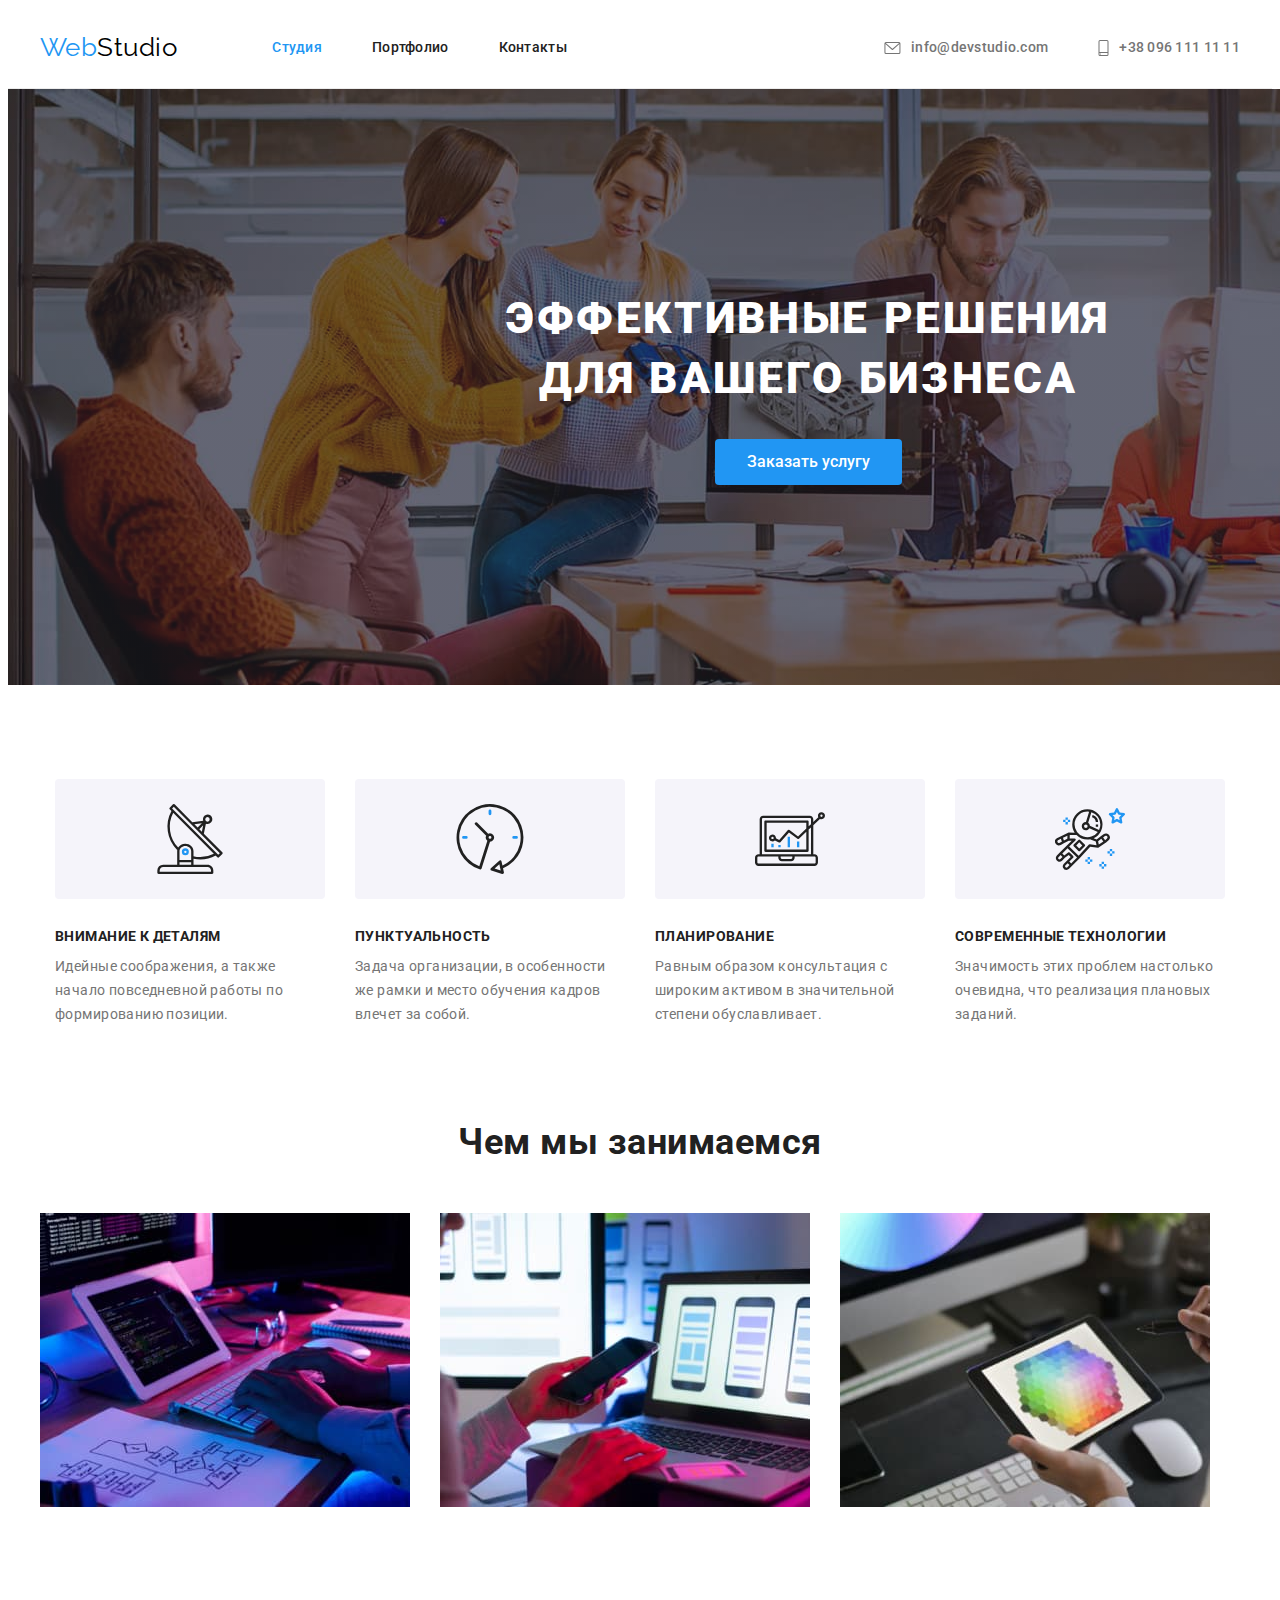
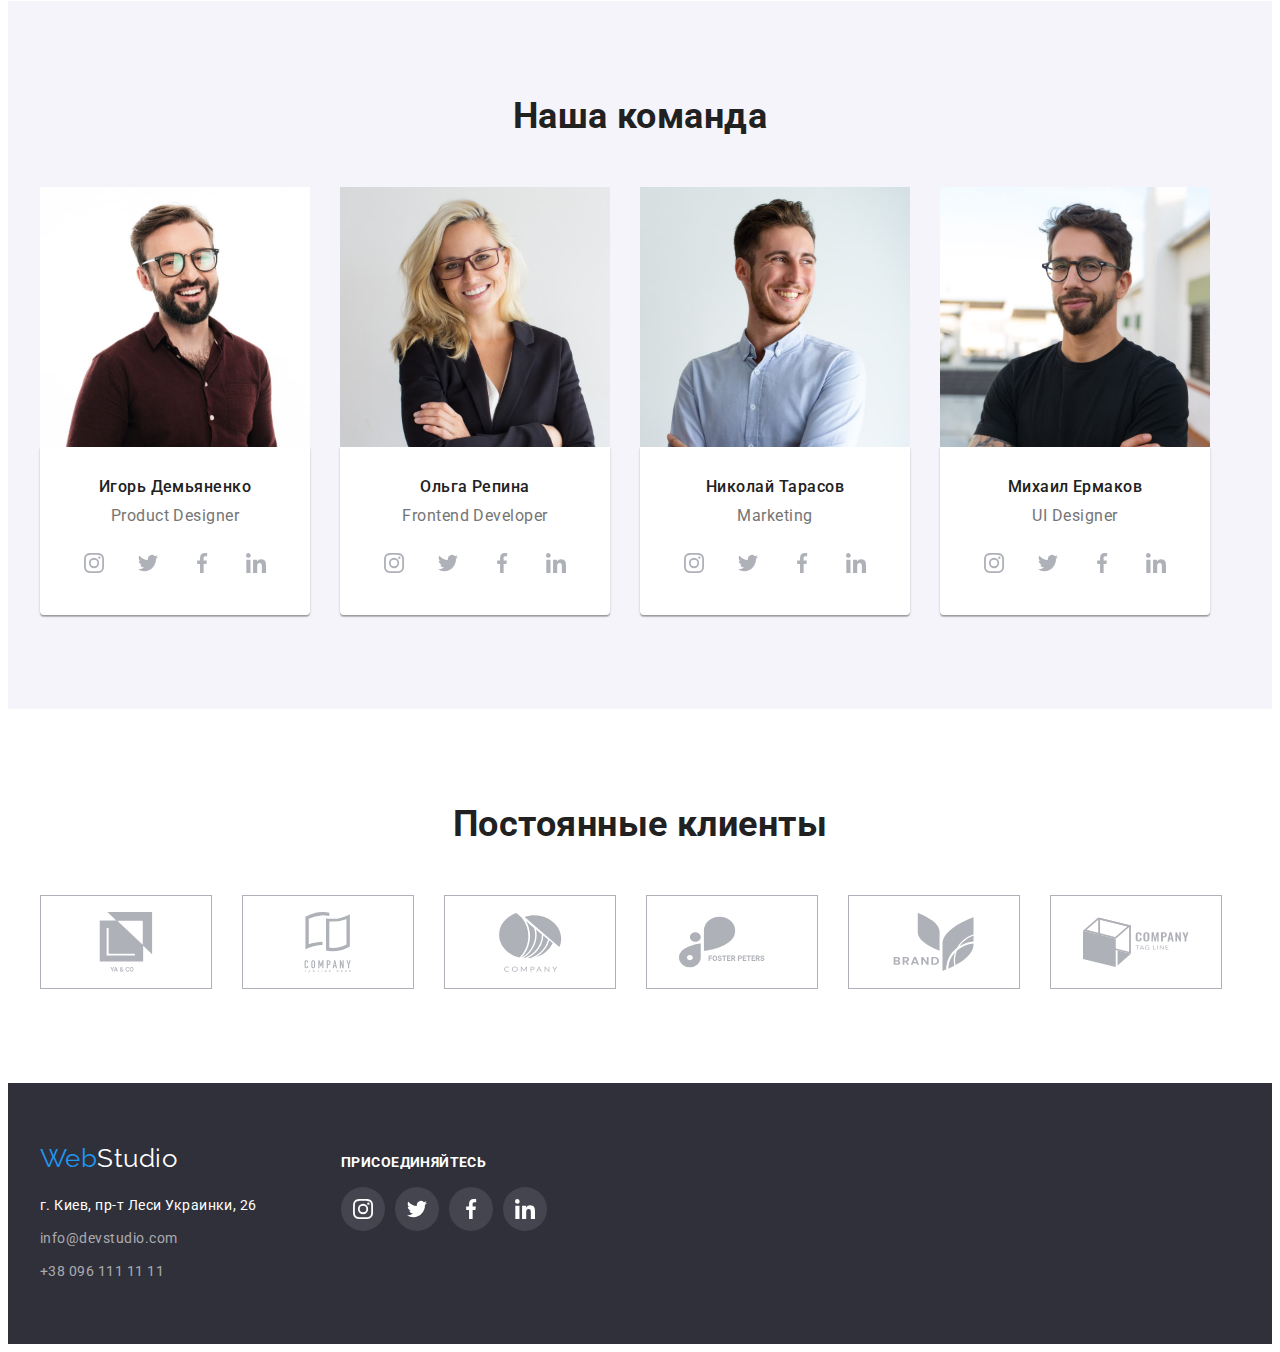
==== commit 5cf63f44: "hw4-13" ====
--- a/index.html
+++ b/index.html
@@ -27,22 +27,22 @@
             Web<span class="logo studio">Studio</span>
           </a>
           <ul class="site-nav list">
-            <li class="sn-link"><a href="./index.html" class="link current">Студия</a></li>
-            <li class="sn-link"><a href="./portfolio.html" class="link">Портфолио</a></li>
-            <li class="sn-link"><a href="#" class="link">Контакты</a></li>
+            <li class="sn-link"><a href="./index.html" class="hdr-nav-link current">Студия</a></li>
+            <li class="sn-link"><a href="./portfolio.html" class="hdr-nav-link">Портфолио</a></li>
+            <li class="sn-link"><a href="#" class="hdr-nav-link">Контакты</a></li>
           </ul>
         </nav>
         <ul class="contacts-header">
           <li class="cont-link"> 
             
-            <a href="mailto:info@devstudio.com" class="link current">
+            <a href="mailto:info@devstudio.com" class="hdr-ct-link">
               <svg class="icon-envelope"  height="12" width="17">
                 <use href="./images/icons.svg#icon-envelope-2"></use>
               </svg>
               info@devstudio.com</a>
           </li>
           <li class="cont-link">
-            <a href="tel:+380961111111" class="link">
+            <a href="tel:+380961111111" class="hdr-ct-link">
               <svg class="icon-smartphone" height="16" width="11">
                 <use href="./images/icons.svg#icon-smartphone"></use>
               </svg>
@@ -375,61 +375,44 @@
           <ul class="clients-list">
             <li class="client-item">
               <a href="#" class="client">
-                <div class="thumb-client">
-                  <svg class="icon-g" height="60" width="106">
-                    <use href="./images/icons.svg#icon-group-1"></use>
-                  </svg>
-                </div>
-              </a>
-            </li>
-            <li class="client-item">
-              <a href="#" class="client">
-                <div class="thumb-client">
-                  <svg class="icon-g" height="60" width="106">
-                    <use href="./images/icons.svg#icon-group-2"></use>
-                  </svg>
-                </div>
-                
-              </a>
-            </li>
-            <li class="client-item">
-              <a href="#" class="client">
-                <div class="thumb-client">
-                  <svg class="icon-g" height="60" width="106">
-                    <use href="./images/icons.svg#icon-group-3"></use>
-                  </svg>
-                </div>
-                
-              </a>
-            </li>
-            <li class="client-item">
-              <a href="#" class="client">
-                <div class="thumb-client">
-                  <svg class="icon-g" height="60" width="106">
-                    <use href="./images/icons.svg#icon-group-4"></use>
-                  </svg>
-                </div>
-                
-              </a>
-            </li>
-            <li class="client-item">
-              <a href="#" class="client">
-                <div class="thumb-client">
-                  <svg class="icon-g" height="60" width="106">
-                    <use href="./images/icons.svg#icon-group-5"></use>
-                  </svg>
-                </div>
-                
-              </a>
-            </li>
-            <li class="client-item">
-              <a href="#" class="client">
-                <div class="thumb-client">
-                  <svg class="icon-g" height="60" width="106">
-                    <use href="./images/icons.svg#icon-group-6"></use>
-                  </svg>
-                </div>
-                
+                <svg class="icon-g" height="60" width="106">
+                  <use href="./images/icons.svg#icon-group-1"></use>
+                </svg>
+              </a>
+            </li>
+            <li class="client-item">
+              <a href="#" class="client">
+                <svg class="icon-g" height="60" width="106">
+                  <use href="./images/icons.svg#icon-group-2"></use>
+                </svg>
+              </a>
+            </li>
+            <li class="client-item">
+              <a href="#" class="client">
+                <svg class="icon-g" height="60" width="106">
+                  <use href="./images/icons.svg#icon-group-3"></use>
+                </svg>
+              </a>
+            </li>
+            <li class="client-item">
+              <a href="#" class="client">
+                <svg class="icon-g" height="60" width="106">
+                  <use href="./images/icons.svg#icon-group-4"></use>
+                </svg>
+              </a>
+            </li>
+            <li class="client-item">
+              <a href="#" class="client">
+                <svg class="icon-g" height="60" width="106">
+                  <use href="./images/icons.svg#icon-group-5"></use>
+                </svg>
+              </a>
+            </li>
+            <li class="client-item">
+              <a href="#" class="client">
+                <svg class="icon-g" height="60" width="106">
+                  <use href="./images/icons.svg#icon-group-6"></use>
+                </svg>
               </a>
             </li>
           </ul>
@@ -453,12 +436,12 @@
             </a>
             <ul class="contacts-footer">
               <li class="ftr-link">
-                <a href="mailto:info@devstudio.com" class="link"
+                <a href="mailto:info@devstudio.com" class="ct-ftr-link"
                   >info@devstudio.com</a
                 >
               </li>
               <li class="ftr-link">
-                <a href="tel:+380961111111" class="link">+38 096 111 11 11</a>
+                <a href="tel:+380961111111" class="ct-ftr-link">+38 096 111 11 11</a>
               </li>
             </ul>
           </address>
--- a/css/styles.css
+++ b/css/styles.css
@@ -73,10 +73,10 @@
   border-bottom: 1px solid #ececec;
 }
 /* Site navigation */
-.site-nav .link.current {
+.hdr-nav-link.current {
   color: var(--accent-color);
 }
-.site-nav .link {
+.hdr-nav-link {
   font-weight: 500;
   font-size: 14px;
   line-height: 1.14;
@@ -86,8 +86,8 @@
   padding-top: 32px;
   padding-bottom: 32px;
 }
-.site-nav .link:hover,
-.site-nav .link:focus,
+.hdr-nav-link:hover,
+.hdr-nav-link:focus,
 .logo:focus {
   color: var(--accent-color);
 }
@@ -118,16 +118,16 @@
   display: flex;
   justify-content: flex-end;
 }
-.contacts-header .link {
+.hdr-ct-link {
   color: var(--primary-text-color);
   text-decoration: none;
   padding-top: 32px;
   padding-bottom: 32px;
   display: flex;
-  align-content: center;
-}
-.contacts-header .link:hover,
-.contacts-header .link:focus {
+  align-items: center;
+}
+.hdr-ct-link:hover,
+.hdr-ct-link:focus {
   color: var(--accent-color);
 }
 .cont-link {
@@ -143,12 +143,6 @@
   fill: currentColor;
   margin-right: 10px;
 }
-/* .icon-envelope:hover,
-.icon-envelope:focus,
-.icon-smartphone:hover,
-.icon-smartphone:focus  {
-  fill: var(--accent-color);
-} */
 /* .cont-link .link::before {
   display: inline-flex;
   content: '';
@@ -158,14 +152,14 @@
   margin-right: 10px;
   height: 16px;
   width: 16px;
-} */
-/* .icon-envelope::before {
+} 
+ .icon-envelope::before {
   background-image: url(../images/envelope-2.svg);
-} */
-.icon-smartphone::before {
+} 
+ .icon-smartphone::before {
   background-image: url(../images/smartphone-2.svg);
-}
-/* .icon-envelope:before:hover{
+} 
+ .icon-envelope:before:hover{
   fill: var(--accent-color);
 } */
 .hdr-nav {
@@ -182,8 +176,12 @@
 .hero {
   color: var(--second-text-color);
   background-color: var(--hero-background-color);
-  background-image: url(../images/hero-p.jpg);
-  background-image: linear-gradient(to right, gba(47, 48, 58, 0.4));
+  background-image: linear-gradient(
+    to right,
+    rgba(47, 48, 58, 0.4),
+    rgba(47, 48, 58, 0.4)),
+    url(../images/hero-p.jpg);
+  /* background-image: linear-gradient(to right, rgba(47, 48, 58, 0.4)); */
   background-repeat: no-repeat;
   background-position: center;
   background-size: cover;
@@ -230,8 +228,8 @@
   font-size: 14px;
   line-height: 1.14;
   letter-spacing: 0.03em;
-
   text-transform: uppercase;
+  margin-bottom: 10px;
 }
 .features .paragraphe {
   font-size: 14px;
@@ -242,7 +240,6 @@
   display: flex;
   justify-content: center;
 }
-
 .features-list {
   display: flex;
   flex-direction: column;
@@ -250,9 +247,6 @@
   align-content: flex-start;
   margin-right: 30px;
   width: 270px;
-}
-.features-list .paragraphe {
-  margin-top: 10px;
 }
 .features-list:last-child {
   margin-right: 0;
@@ -306,11 +300,6 @@
   clip: rect(0 0 0 0);
   overflow: hidden;
 }
-/* .container.adv-container {
-  justify-content: space-around;
-  margin-right: 0;
-  margin-left: 0;
-} */
 /* -------------------------------------------- */
 /* Photos */
 .photos {
@@ -468,11 +457,11 @@
   background-color: var(--accent-color);
   color: var(--second-text-color);
 }
-.button.secondary {
+.btn-portfolio {
   background-color: var(--second-background-color);
   color: var(--title-text-color);
 }
-.button.primary.hr {
+.active-btn.hr {
   display: block;
   padding: 10px 32px;
   margin: auto;
@@ -504,6 +493,10 @@
   0px 1px 2px rgba(0, 0, 0, 0.08), 
   0px 2px 2px rgba(0, 0, 0, 0.12);
 }
+.hr:hover,
+.hr:focus {
+  box-shadow: 0px 4px 4px rgba(0, 0, 0, 0.15);
+}
 
 /* Clients */
 .clients-list {
@@ -519,34 +512,24 @@
   margin-right: 0;
 }
 .clients-list .client {
-  display: block;
-  color: var(--icon-sites-color);
-  /* box-sizing: border-box; */
-  /* border: 1px solid #AFB1B8; */
-}
-.thumb-client {
   display: flex;
   justify-content: center;
   align-items: center;
   width: 170px;
   height: 92px;
+  color: var(--icon-sites-color);
   border: 1px solid #AFB1B8;
 }
-/* .clients-list .client:hover,
+.clients-list .client:hover,
 .clients-list .client:focus {
   color: var(--accent-color);
   border-color: var(--accent-color);
-} */
-.clients-list .thumb-client:hover,
-.clients-list .thumb-client:focus {
-  color: var(--accent-color);
-  border-color: var(--accent-color);
 }
 .icon-g {
   fill: currentColor;
 }
 
-/* Footer */
+/* ----------------------Footer------------------------- */
 .page-footer {
   background-color: var(--hero-background-color);
   padding-top: 60px;
@@ -600,6 +583,7 @@
   /* width: 231px; */
 }
 .address .address-link {
+  display: block;
   color: var(--second-text-color);
   font-style: normal;
   text-decoration: none;
@@ -616,13 +600,13 @@
   display: flex;
   justify-content: center;
 } */
-.contacts-footer .link {
+.ct-ftr-link {
   color: var(--ftr-contacts-color);
   font-style: normal;
   text-decoration: none;
 }
-.contacts-footer .link:hover,
-.contacts-footer .link:focus,
+.ct-ftr-link:hover,
+.ct-ftr-link:focus,
 .address-link:hover,
 .address-link:focus {
   color: var(--accent-color);
